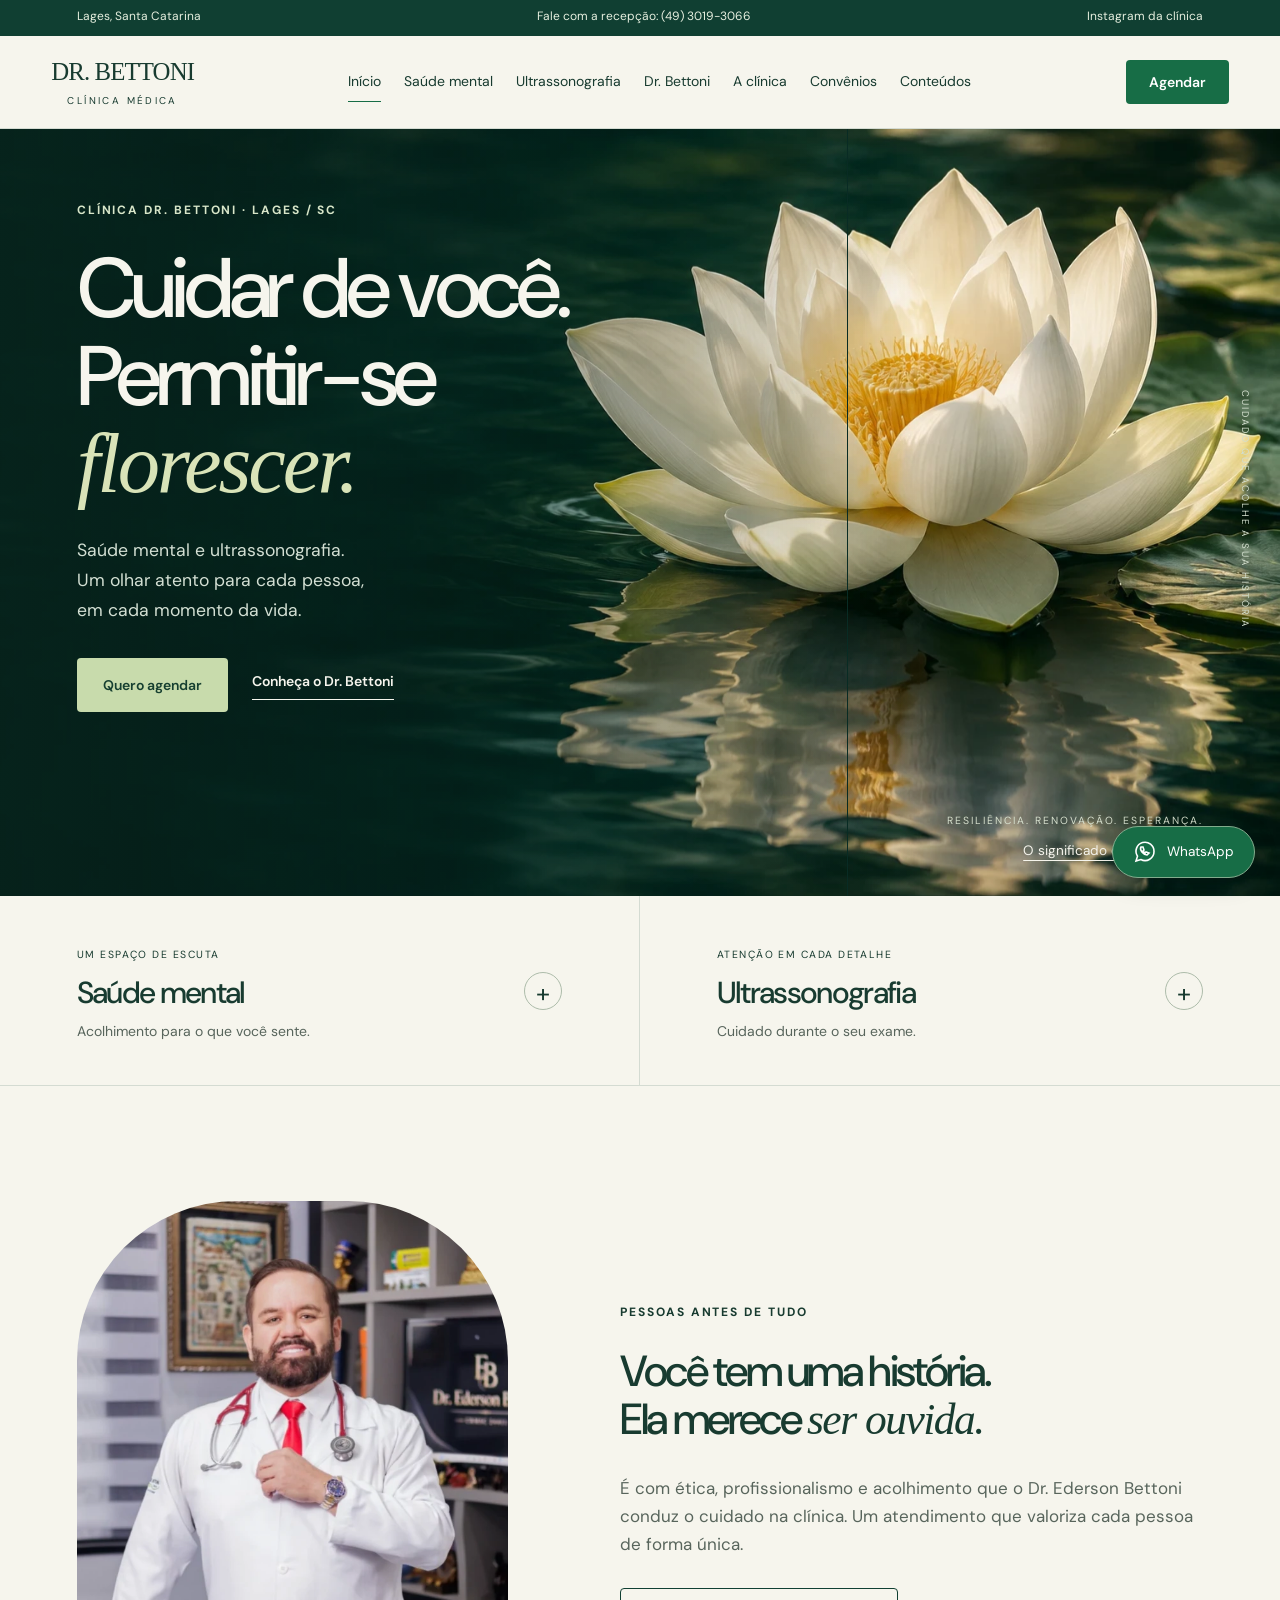
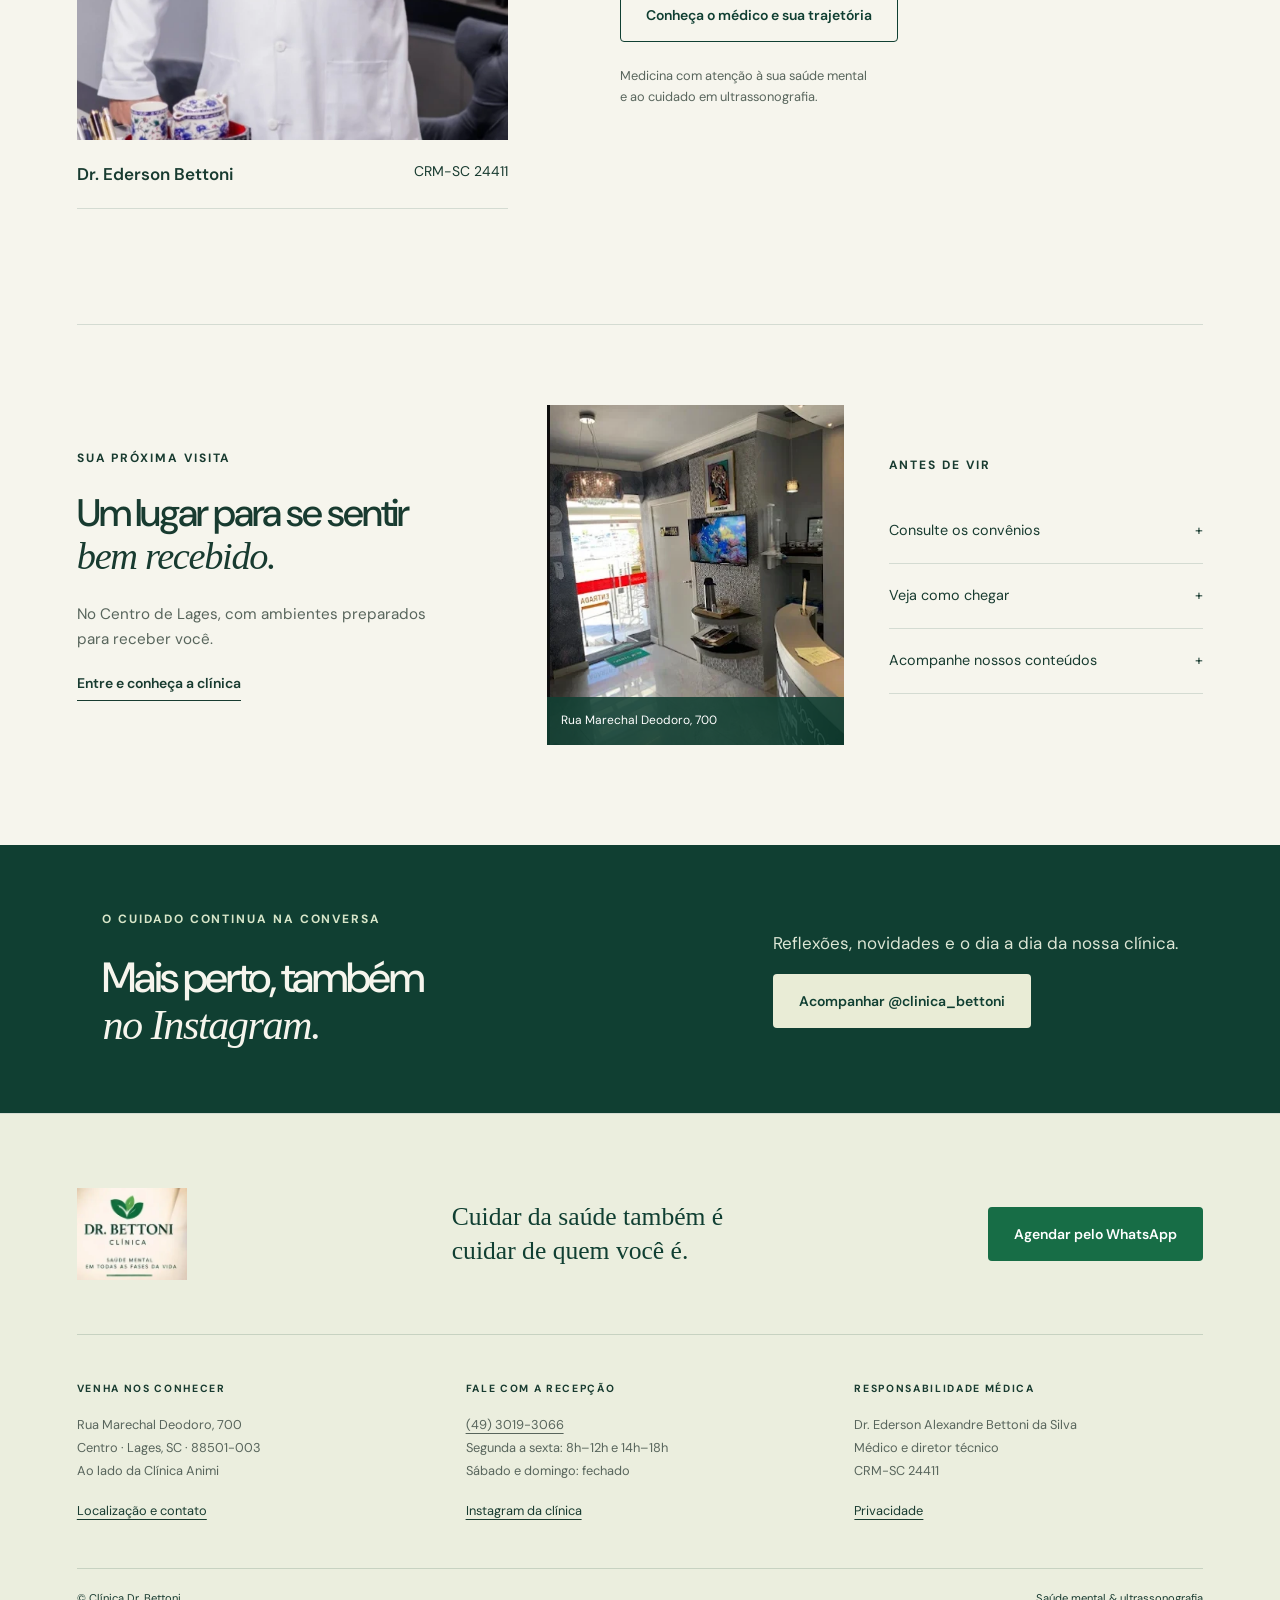
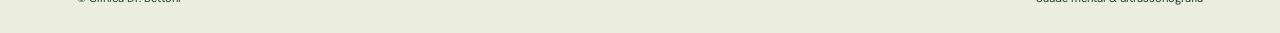
==== index.html @ f687f3f8 "Publica site da Clinica Bettoni" ====
<!doctype html><html lang="pt-BR"><head><meta charset="utf-8"><meta name="viewport" content="width=device-width, initial-scale=1"><title>Saúde mental e ultrassonografia em Lages | Clínica Dr. Bettoni</title><meta name="description" content="Clínica Dr. Bettoni em Lages: atendimento em saúde mental e ultrassonografia. Conheça o médico, a clínica e solicite seu horário pelo WhatsApp."><meta name="theme-color" content="#103f32"><link rel="icon" href="assets/favicon.png"><link rel="stylesheet" href="site.css"><script src="site.js" defer></script><script type="application/ld+json">{"@context": "https://schema.org", "@type": "MedicalClinic", "name": "Clínica Dr. Bettoni", "telephone": "+55-49-3019-3066", "address": {"@type": "PostalAddress", "streetAddress": "Rua Marechal Deodoro, 700", "addressLocality": "Lages", "addressRegion": "SC", "postalCode": "88501-003", "addressCountry": "BR"}, "sameAs": ["https://www.instagram.com/clinica_bettoni/"], "openingHours": ["Mo-Fr 08:00-12:00", "Mo-Fr 14:00-18:00"]}</script><meta property="og:type" content="website"><meta property="og:locale" content="pt_BR"><meta property="og:title" content="Saúde mental e ultrassonografia em Lages | Clínica Dr. Bettoni"><meta property="og:description" content="Clínica Dr. Bettoni em Lages: atendimento em saúde mental e ultrassonografia. Conheça o médico, a clínica e solicite seu horário pelo WhatsApp."></head><body><a class="skip" href="#principal">Ir para o conteúdo</a><div class="topbar"><span>Lages, Santa Catarina</span><a href="tel:+554930193066">Fale com a recepção: (49) 3019-3066</a><a href="https://www.instagram.com/clinica_bettoni/" target="_blank" rel="noopener noreferrer">Instagram da clínica</a></div><header><a href="index.html" class="brand" aria-label="Clínica Dr. Bettoni, início"><b>DR. BETTONI</b><span>CLÍNICA MÉDICA</span></a><nav aria-label="Navegação principal"><a href="index.html" aria-current="page">Início</a><a href="saude-mental.html" >Saúde mental</a><a href="ultrassonografia.html" >Ultrassonografia</a><a href="doutor.html" >Dr. Bettoni</a><a href="clinica.html" >A clínica</a><a href="convenios.html" >Convênios</a><a href="conteudos.html" >Conteúdos</a></nav><a class="button small header-cta" href="https://wa.me/554930193066?text=Ol%C3%A1%21%20Gostaria%20de%20informa%C3%A7%C3%B5es%20sobre%20agendamento%20na%20Cl%C3%ADnica%20Dr.%20Bettoni." target="_blank" rel="noopener noreferrer">Agendar</a><button class="menu-toggle" aria-expanded="false" aria-controls="mobile-nav">Menu <span aria-hidden="true">☰</span></button></header><div id="mobile-nav" hidden><a href="index.html" aria-current="page">Início</a><a href="saude-mental.html" >Saúde mental</a><a href="ultrassonografia.html" >Ultrassonografia</a><a href="doutor.html" >Dr. Bettoni</a><a href="clinica.html" >A clínica</a><a href="convenios.html" >Convênios</a><a href="conteudos.html" >Conteúdos</a><a class="button" href="https://wa.me/554930193066?text=Ol%C3%A1%21%20Gostaria%20de%20informa%C3%A7%C3%B5es%20sobre%20agendamento%20na%20Cl%C3%ADnica%20Dr.%20Bettoni." target="_blank" rel="noopener noreferrer">Agendar pelo WhatsApp</a></div><main id="principal">
<div class="hero"><img class="hero-art" src="assets/lotus.webp" alt="Flor de lótus branca sobre águas verdes" fetchpriority="high" width="1536" height="1024"><div class="hero-shade"></div><div class="hero-copy"><span class="eyebrow light">CLÍNICA DR. BETTONI · LAGES / SC</span><h1>Cuidar de você.<br>Permitir-se<br><em>florescer.</em></h1><p>Saúde mental e ultrassonografia.<br>Um olhar atento para cada pessoa,<br>em cada momento da vida.</p><div class="actions"><a class="button" href="https://wa.me/554930193066?text=Ol%C3%A1%21%20Gostaria%20de%20informa%C3%A7%C3%B5es%20sobre%20agendamento%20na%20Cl%C3%ADnica%20Dr.%20Bettoni." target="_blank" rel="noopener noreferrer">Quero agendar</a><a class="text-link light" href="doutor.html">Conheça o Dr. Bettoni</a></div></div><div class="hero-note"><span>RESILIÊNCIA. RENOVAÇÃO. ESPERANÇA.</span><a href="clinica.html#lotus">O significado da nossa lótus</a></div><span class="hero-side">CUIDADO QUE ACOLHE A SUA HISTÓRIA</span></div>
<div class="pathways"><a href="saude-mental.html"><div><small>UM ESPAÇO DE ESCUTA</small><h2>Saúde mental</h2><p>Acolhimento para o que você sente.</p></div><span class="round-plus" aria-hidden="true">+</span></a><a href="ultrassonografia.html"><div><small>ATENÇÃO EM CADA DETALHE</small><h2>Ultrassonografia</h2><p>Cuidado durante o seu exame.</p></div><span class="round-plus" aria-hidden="true">+</span></a></div>
<div class="intro wrap"><div class="portrait"><img src="assets/doutor.webp" alt="Dr. Ederson Bettoni em seu consultório" class="" loading="lazy" decoding="async" width="677" height="896"><span>Dr. Ederson Bettoni <small>CRM-SC 24411</small></span></div><div class="intro-copy"><span class="eyebrow">PESSOAS ANTES DE TUDO</span><h2>Você tem uma história.<br>Ela merece <em>ser ouvida.</em></h2><p>É com ética, profissionalismo e acolhimento que o Dr. Ederson Bettoni conduz o cuidado na clínica. Um atendimento que valoriza cada pessoa de forma única.</p><a class="button outline" href="doutor.html">Conheça o médico e sua trajetória</a><div class="small-note">Medicina com atenção à sua saúde mental<br>e ao cuidado em ultrassonografia.</div></div></div>
<div class="visit-band wrap"><div><span class="eyebrow">SUA PRÓXIMA VISITA</span><h2>Um lugar para se sentir<br><em>bem recebido.</em></h2><p>No Centro de Lages, com ambientes preparados<br>para receber você.</p><a class="text-link" href="clinica.html">Entre e conheça a clínica</a></div><a href="clinica.html" class="visit-photo"><img src="assets/recepcao.webp" alt="Recepção da Clínica Dr. Bettoni" class="" loading="lazy" decoding="async" width="383" height="508"><span>Rua Marechal Deodoro, 700</span></a><div class="visit-details"><span class="eyebrow">ANTES DE VIR</span><a href="convenios.html">Consulte os convênios <span>+</span></a><a href="clinica.html#localizacao">Veja como chegar <span>+</span></a><a href="conteudos.html">Acompanhe nossos conteúdos <span>+</span></a></div></div>
<div class="instagram-band"><div><span class="eyebrow light">O CUIDADO CONTINUA NA CONVERSA</span><h2>Mais perto, também<br><em>no Instagram.</em></h2></div><div><p>Reflexões, novidades e o dia a dia da nossa clínica.</p><a class="button cream" href="https://www.instagram.com/clinica_bettoni/" target="_blank" rel="noopener noreferrer">Acompanhar @clinica_bettoni</a></div></div></main><footer><div class="footer-top"><img class="footer-logo" src="assets/logo.webp" alt="Logotipo original da Clínica Dr. Bettoni" width="180" height="180" loading="lazy"><a class="brand" href="index.html"><b>DR. BETTONI</b><span>CLÍNICA · LAGES / SC</span></a><p>Cuidar da saúde também é<br>cuidar de quem você é.</p><a class="button" href="https://wa.me/554930193066?text=Ol%C3%A1%21%20Gostaria%20de%20informa%C3%A7%C3%B5es%20sobre%20agendamento%20na%20Cl%C3%ADnica%20Dr.%20Bettoni." target="_blank" rel="noopener noreferrer">Agendar pelo WhatsApp</a></div><div class="footer-grid"><div><span class="eyebrow">Venha nos conhecer</span><p>Rua Marechal Deodoro, 700<br>Centro · Lages, SC · 88501-003<br>Ao lado da Clínica Animi</p><a href="clinica.html#localizacao">Localização e contato</a></div><div><span class="eyebrow">Fale com a recepção</span><p><a href="tel:+554930193066">(49) 3019-3066</a><br>Segunda a sexta: 8h–12h e 14h–18h<br>Sábado e domingo: fechado</p><a href="https://www.instagram.com/clinica_bettoni/" target="_blank" rel="noopener noreferrer">Instagram da clínica</a></div><div><span class="eyebrow">Responsabilidade médica</span><p>Dr. Ederson Alexandre Bettoni da Silva<br>Médico e diretor técnico<br>CRM-SC 24411</p><a href="privacidade.html">Privacidade</a></div></div><div class="footer-bottom"><span>© Clínica Dr. Bettoni</span><span>Saúde mental & ultrassonografia</span></div></footer><a class="floating-wa" href="https://wa.me/554930193066?text=Ol%C3%A1%21%20Gostaria%20de%20falar%20com%20a%20Cl%C3%ADnica%20Dr.%20Bettoni." target="_blank" rel="noopener noreferrer" aria-label="Falar com a Clínica Dr. Bettoni no WhatsApp"><svg viewBox="0 0 24 24" fill="none" stroke="currentColor" stroke-width="1.6" aria-hidden="true"><path d="M21 11.5a9 9 0 0 1-13.2 8L3 21l1.5-4.8A9 9 0 1 1 21 11.5Z"/><path d="M8 7c-2 3 3 8 6 8l2-2-3-1-1 1-2-2 1-1-1-3Z"/></svg><span>WhatsApp</span></a><dialog id="gallery-dialog"><button class="dialog-close" aria-label="Fechar imagem">Fechar ×</button><img alt=""><p></p></dialog></body></html>
---- site.css ----
@import url('https://fonts.googleapis.com/css2?family=DM+Sans:wght@400;500;600;700&display=swap');
:root{--forest:#103f32;--green:#176d46;--bright:#acd691;--ink:#183b30;--cream:#f6f5ed;--paper:#fffefa;--line:#d4dbd2;--muted:#58655c;--gold:#b49a62}*{box-sizing:border-box}html{scroll-behavior:smooth;scroll-padding-top:110px}body{margin:0;background:var(--cream);color:var(--ink);font-family:'DM Sans',Arial,sans-serif;font-size:17px;line-height:1.65}img{display:block;max-width:100%;height:auto}button,input{font:inherit}button,a{-webkit-tap-highlight-color:transparent}a{color:inherit;text-decoration:none}button{cursor:pointer}button:disabled{cursor:default}a:focus-visible,button:focus-visible,input:focus-visible,summary:focus-visible{outline:3px solid #cb8729;outline-offset:5px}h1,h2,h3,p,figure{margin-top:0}h1,h2,h3{font-family:'DM Sans',Arial,sans-serif;font-weight:500;line-height:1.12;letter-spacing:-.055em}h1{font-size:clamp(3.2rem,5.8vw,6.4rem);margin-bottom:30px}h2{font-size:clamp(2rem,3.3vw,3.7rem);margin-bottom:24px}h3{font-size:1.45rem;letter-spacing:-.035em}em{font-family:Georgia,'Times New Roman',serif;font-weight:400;letter-spacing:-.035em}p{color:var(--muted);max-width:62ch}small{font-size:.875rem}.wrap{width:min(1280px,88%);margin-inline:auto}.eyebrow{font-size:.75rem;font-weight:700;letter-spacing:.16em;display:block;margin-bottom:24px;text-transform:uppercase}.eyebrow.light{color:#d8e6c9}.topbar{min-height:36px;padding:7px 6%;display:flex;justify-content:space-between;gap:20px;background:var(--forest);color:#e6efdf;font-size:.75rem}header{position:sticky;top:0;z-index:30;display:flex;align-items:center;justify-content:space-between;gap:22px;background:rgba(246,245,237,.97);border-bottom:1px solid var(--line);padding:22px 4%;backdrop-filter:blur(14px)}.brand{display:inline-flex;flex-direction:column;text-align:center;white-space:nowrap;line-height:1.15}.brand b{font-family:Georgia,serif;font-size:1.55rem;font-weight:500;letter-spacing:-.035em}.brand span{font-size:.62rem;letter-spacing:.24em;margin-top:8px}nav{display:flex;gap:23px;align-items:center}nav a{font-size:.83rem;position:relative;white-space:nowrap}nav a:after{content:'';height:1px;background:var(--green);position:absolute;bottom:-8px;left:0;right:100%;transition:right .25s}nav a:hover:after,nav a[aria-current]:after{right:0}.button{display:inline-flex;align-items:center;justify-content:center;min-height:54px;padding:15px 25px;background:var(--green);color:white;border:1px solid transparent;border-radius:4px;font-size:.875rem;font-weight:600;line-height:1.3;transition:background .2s,transform .2s}.button:hover{background:#0e4f34;transform:translateY(-2px)}.button.small{min-height:42px;padding:12px 22px}.button.cream{background:#e9ecd6;color:var(--forest)}.button.cream:hover{background:#fffefa}.button.outline{background:transparent;border-color:var(--forest);color:var(--forest)}.button.outline:hover{background:#e5ebdf}.actions{display:flex;align-items:center;flex-wrap:wrap;gap:24px}.text-link{display:inline-block;border-bottom:1px solid currentColor;padding-bottom:5px;font-size:.875rem;font-weight:600}.light{color:var(--cream)}.menu-toggle{display:none;background:none;border:0;color:var(--forest)}#mobile-nav{padding:28px 6%;background:var(--cream);border-bottom:1px solid var(--line);position:fixed;z-index:29;top:94px;left:0;right:0;max-height:80vh;overflow:auto}#mobile-nav a{display:block;padding:12px 0;font-size:1.25rem}#mobile-nav .button{padding:16px;margin-top:20px;font-size:1rem}.skip{position:fixed;top:-100px;left:10px;z-index:100;background:white;padding:12px}.skip:focus{top:10px}.hero{position:relative;isolation:isolate;min-height:720px;height:calc(100svh - 133px);max-height:1050px;background:#092c25;overflow:hidden;color:var(--cream)}.hero-art{position:absolute;inset:0;width:100%;height:100%;object-fit:cover;object-position:70% 60%;z-index:-3;animation:bloom 2.8s ease-out both}.hero-shade{position:absolute;inset:0;z-index:-2;background:linear-gradient(90deg,rgba(7,35,28,.85),rgba(7,35,28,.28) 46%,transparent 72%)}.hero-copy{padding:72px 6% 100px;width:65%;animation:enter 1.1s .15s both}.hero h1{font-size:clamp(4rem,6.6vw,7rem);letter-spacing:-.06em;line-height:1.04;margin-bottom:28px}.hero h1 em{color:#d9e3b8}.hero p{color:#d3dfd3;font-size:1.1rem;line-height:1.7;margin-bottom:32px}.hero .button{background:#c8dbac;color:#163f30}.hero .button:hover{background:#e2edcb}.hero-note{position:absolute;bottom:34px;right:6%;text-align:right;display:flex;flex-direction:column;gap:10px}.hero-note span{font-size:.65rem;letter-spacing:.19em;color:#d6dfcd}.hero-note a{font-size:.85rem;text-decoration:underline;text-underline-offset:5px}.hero-side{position:absolute;right:27px;top:34%;writing-mode:vertical-rl;font-size:.6rem;letter-spacing:.2em;color:#d3dece}.pathways{display:grid;grid-template-columns:1fr 1fr;border-bottom:1px solid var(--line)}.pathways>a{padding:42px 12%;display:flex;align-items:center;gap:28px;transition:background .25s}.pathways>a:first-child{border-right:1px solid var(--line)}.pathways>a:hover{background:#e7ecdf}.number{font-family:Georgia,serif;font-size:1.4rem;color:var(--gold)}.pathways small{font-size:.65rem;letter-spacing:.14em}.pathways h2{font-size:1.9rem;margin:10px 0}.pathways p{font-size:.875rem;margin:0}.round-plus{margin-left:auto;border:1px solid #adbcaa;display:grid;place-items:center;flex:0 0 38px;height:38px;border-radius:50%;font-size:1.6rem;font-weight:400}.intro{display:grid;grid-template-columns:.85fr 1.15fr;gap:10%;align-items:center;padding-block:115px}.portrait{position:relative;max-width:480px}.portrait img{width:100%;border-radius:160px 160px 0 0;aspect-ratio:4/5;object-fit:cover;object-position:50% 20%}.portrait>span{display:block;padding:20px 0;border-bottom:1px solid var(--line);font-weight:600}.portrait small{float:right;font-weight:400}.intro-copy h2{font-size:clamp(2.3rem,3.4vw,4rem)}.intro-copy p{margin:30px 0}.small-note{font-size:.8rem;line-height:1.6;color:var(--muted);margin-top:24px}.visit-band{border-top:1px solid var(--line);padding-block:80px 100px;display:grid;grid-template-columns:1.15fr .8fr .85fr;align-items:center;gap:45px}.visit-band h2{font-size:2.4rem}.visit-band p{font-size:.95rem}.visit-photo{position:relative}.visit-photo img{width:100%;height:340px;object-fit:cover}.visit-photo span{position:absolute;bottom:0;left:0;right:0;background:#103f32dc;color:white;padding:14px;font-size:.75rem}.visit-details a{display:flex;justify-content:space-between;border-bottom:1px solid var(--line);padding:20px 0;font-size:.9rem}.instagram-band{padding:65px 8%;background:var(--forest);color:var(--cream);display:flex;align-items:center;justify-content:space-between;gap:40px}.instagram-band h2{margin:0}.instagram-band p{color:#dce6d5}.page-heading{padding-block:85px 70px}.page-heading h1{max-width:1050px}.heading-bottom{display:flex;align-items:center;justify-content:space-between;gap:40px}.heading-bottom p{margin:0}.mental-editorial{display:grid;grid-template-columns:1fr 1fr;gap:8%;padding-bottom:90px}.quote-panel{position:relative;background:var(--forest);min-height:560px;overflow:hidden;color:white;padding:45px;isolation:isolate}.quote-panel img{position:absolute;bottom:0;width:100%;height:65%;object-fit:cover;object-position:75%;left:0;z-index:-1;opacity:.8}.quote-panel blockquote{font-family:Georgia,serif;font-size:2.8rem;line-height:1.2;margin:0 0 15px}.quote-panel p{color:#dce6d5}.steps{margin-top:35px}.steps>div{display:flex;gap:25px;padding:20px 0;border-top:1px solid var(--line);font-size:.95rem}.steps b{font-family:Georgia,serif;color:var(--gold)}.steps strong{display:block;margin-bottom:5px}.faq{padding:50px 0 100px;max-width:900px}.faq details{border-bottom:1px solid var(--line);padding:23px 0}.faq summary{cursor:pointer;list-style:none;display:flex;justify-content:space-between;gap:20px;font-size:1.1rem}.faq summary:after{content:'+';font-size:1.5rem}.faq details[open] summary:after{content:'−'}.faq details p{margin:20px 0 0}.faq a{text-decoration:underline}.split-hero{display:grid;grid-template-columns:1fr 1fr;gap:7%;padding-block:85px;align-items:center}.split-hero figure{margin:0}.split-hero img{height:540px;object-fit:cover;width:100%;border-radius:200px 200px 0 0}.split-hero figcaption{padding-top:15px;font-size:.8rem}.split-hero p{margin:30px 0}.exam-guide{padding:35px 0 80px}.three-columns{display:grid;grid-template-columns:repeat(3,1fr);gap:50px;margin-top:50px}.three-columns article{border-top:1px solid var(--line);padding-top:25px}.three-columns h3{margin-top:25px}.green-callout{background:var(--forest);padding:50px;color:var(--cream);margin-bottom:90px;display:flex;justify-content:space-between;align-items:center;gap:40px}.green-callout h2{font-size:2.2rem}.green-callout p{color:#d6e1cf;margin:0}.doctor-hero{display:grid;grid-template-columns:1.05fr .95fr;gap:8%;padding-block:75px 95px;align-items:center}.doctor-hero blockquote{font-family:Georgia,serif;font-size:1.65rem;line-height:1.5;margin:25px 0}.credential{font-size:.8rem;letter-spacing:.11em}.doctor-photo img{aspect-ratio:4/5;width:100%;object-fit:cover;object-position:center top;border-radius:180px 180px 0 0}.doctor-photo span{display:block;text-align:center;font-size:.8rem;padding-top:16px}.video-story{border-top:1px solid var(--line);border-bottom:1px solid var(--line);padding-block:70px;display:grid;grid-template-columns:1.2fr .8fr;gap:12%;align-items:center}.video-story video{width:100%;max-height:570px;background:#103f32;aspect-ratio:9/16;object-fit:contain}.formation{padding-block:95px;display:grid;grid-template-columns:.9fr 1.1fr;gap:8%}.formation ol{list-style:none;padding:0;margin:0}.formation li{display:flex;gap:28px;border-bottom:1px solid var(--line);padding:22px 0}.formation li>span{font-family:Georgia,serif;color:#897544;font-size:1.4rem}.formation h3{font-size:1.15rem;margin-bottom:8px;line-height:1.4;letter-spacing:-.025em}.formation p{font-size:.9rem;margin-bottom:0}.gallery{display:grid;grid-template-columns:1.5fr 1fr 1fr;gap:20px;padding-bottom:95px}.gallery-item{padding:0;background:transparent;border:0;text-align:left;color:var(--ink);min-width:0}.gallery-item:first-child{grid-row:span 2}.gallery-item:last-child{grid-column:span 2}.gallery-item img{width:100%;height:220px;object-fit:cover;transition:filter .3s}.gallery-item:first-child img{height:490px}.gallery-item:hover img{filter:brightness(.92)}.gallery-item span{display:flex;justify-content:space-between;padding:13px 0;font-size:.85rem}.lotus-story{display:grid;grid-template-columns:1fr 1fr;background:var(--forest);color:var(--cream);align-items:center}.lotus-story-image{height:590px;overflow:hidden}.lotus-story-image img{width:100%;height:100%;object-fit:cover;object-position:78%}.lotus-story>div:last-child{padding:55px 12% 55px 8%}.lotus-story h2{font-size:2.5rem}.lotus-story p{color:#d7e3d2}.lotus-values{display:flex;gap:20px;flex-wrap:wrap;font-size:.8rem;color:#e1e5bb;border-top:1px solid #527064;padding-top:20px}.location{padding-block:95px;display:grid;grid-template-columns:1fr 1fr;gap:8%;align-items:center}.location address{font-style:normal;line-height:1.7;margin-bottom:30px}.map-shell{position:relative;min-height:440px;background:var(--forest);color:white;overflow:hidden}.map-shell>img{position:absolute;inset:0;width:100%;height:100%;object-fit:cover;opacity:.35}.map-shell>div{position:relative;display:flex;flex-direction:column;align-items:center;gap:20px;min-height:440px;justify-content:center;padding:20px}.map-shell p{color:white}.map-shell iframe{height:440px;width:100%;border:0;display:block}.map-shell.loaded{background:white}.map-shell.loaded>div{min-height:0;padding:15px}.map-shell.loaded>div a{color:var(--forest)}.plans{padding-bottom:100px}.plans label{display:block;font-size:.9rem;margin-bottom:12px}.plans input{width:min(100%,650px);padding:17px 20px;background:var(--paper);border:1px solid #9cae9e;border-radius:4px;color:var(--forest)}#plan-count{font-size:.85rem;margin:18px 0 30px}.plan-list{display:grid;grid-template-columns:repeat(3,1fr);gap:0 35px}.plan{padding:27px 0;border-top:1px solid var(--line)}.plan h2{font-size:1.3rem;letter-spacing:-.025em;margin-bottom:10px}.plan p{font-size:.85rem;margin-bottom:14px}.plan-link{font-size:.85rem;text-decoration:underline;text-underline-offset:4px}.editorial-grid{display:grid;grid-template-columns:repeat(3,1fr);gap:35px;padding-bottom:100px}.post img{width:100%;aspect-ratio:4/5;object-fit:contain;background:#e9e7de;margin-bottom:30px;transition:transform .3s}.post:hover img{transform:translateY(-5px)}.post .eyebrow{margin-bottom:14px}.post h2{font-size:1.6rem;line-height:1.25}.post p{font-size:.95rem}.personal-project{display:grid;grid-template-columns:.8fr 1.2fr;gap:8%;padding-block:60px 100px;border-top:1px solid var(--line);align-items:center}.personal-image img{width:100%;border-radius:180px 180px 0 0}.mentorship{border-top:1px solid var(--line);padding-top:24px;margin-top:30px}.mentorship .eyebrow{margin-bottom:15px}.privacy{max-width:850px;padding-block:80px 100px}.privacy h2{font-size:1.6rem;letter-spacing:-.03em;margin-top:35px}.privacy h1{font-size:4rem}footer{padding:65px 6% 25px;border-top:1px solid var(--line);background:#ebeede}.footer-top{display:flex;justify-content:space-between;align-items:center;gap:35px;padding-bottom:45px;border-bottom:1px solid #c7d2c1}.footer-top p{font-family:Georgia,serif;font-size:1.6rem;color:var(--forest);line-height:1.35;margin:0}.footer-grid{padding:45px 0;display:grid;grid-template-columns:1fr 1fr 1fr;gap:40px}.footer-grid .eyebrow{font-size:.65rem;margin-bottom:16px}.footer-grid p,.footer-grid a{font-size:.8rem;line-height:1.8}.footer-grid a{text-decoration:underline;text-underline-offset:4px}.footer-bottom{display:flex;justify-content:space-between;border-top:1px solid #c7d2c1;padding-top:20px;font-size:.7rem}.floating-wa{position:fixed;bottom:22px;right:25px;background:#176d46;color:white;z-index:35;border:1px solid #82ac8d;border-radius:50px;display:flex;align-items:center;gap:10px;padding:13px 20px;box-shadow:0 5px 25px #092e2633;font-size:.85rem}.floating-wa svg{width:24px;height:24px}dialog{max-width:90vw;max-height:90vh;border:0;padding:35px 22px 15px;background:var(--paper);color:var(--ink)}dialog::backdrop{background:#092b25e8}dialog img{max-height:70vh;width:auto;margin:auto}dialog p{margin:15px 0 0}.dialog-close{display:block;margin:0 0 15px auto;background:transparent;border:0;padding:8px;color:var(--forest)}[hidden]{display:none!important}@keyframes bloom{from{transform:scale(1.065);filter:brightness(.7)}to{transform:scale(1);filter:brightness(1)}}@keyframes enter{from{transform:translateY(20px);opacity:0}to{transform:translateY(0);opacity:1}}.revealed{animation:enter .7s both}@media(min-width:1700px){header{padding-inline:6%}.hero-copy{padding-top:100px}}@media(max-width:1200px){nav{gap:14px}nav a{font-size:.75rem}header{gap:14px}.brand b{font-size:1.3rem}.header-cta{padding:10px 14px!important}.hero-copy{width:70%}.visit-band{grid-template-columns:1fr 1fr}.visit-details{grid-column:span 2;display:flex;gap:35px;align-items:center}.visit-details a{flex:1}.visit-details .eyebrow{margin:0}.pathways>a{padding:35px 8%}}@media(max-width:1000px){nav,.header-cta{display:none!important}.menu-toggle{display:block}header{padding:20px 6%;height:85px}.topbar{font-size:.7rem}.topbar>span{display:none}#mobile-nav{top:121px}.hero{height:auto;min-height:750px}.hero-copy{width:80%;padding-top:80px}.hero-shade{background:linear-gradient(90deg,#092d26dc,#092d2655)}.hero-art{object-position:70%}.pathways>a{gap:18px;padding:35px 8%}.pathways h2{font-size:1.5rem}.pathways p{font-size:.8rem}.pathways .number{display:none}.intro{gap:7%;padding-block:80px}.portrait small{float:none;display:block}.split-hero img{height:440px}.three-columns{gap:25px}.doctor-hero{gap:5%}.doctor-hero h1{font-size:4rem}.doctor-hero blockquote{font-size:1.3rem}.gallery{grid-template-columns:1fr 1fr}.gallery-item:first-child{grid-row:auto}.gallery-item:last-child{grid-column:auto}.gallery-item img,.gallery-item:first-child img{height:300px}.lotus-story>div:last-child{padding:40px 9%}.lotus-story h2{font-size:2rem}.plan-list{grid-template-columns:repeat(2,1fr)}.location{gap:5%}.footer-grid{gap:20px}}@media(max-width:700px){body{font-size:16px}.wrap{width:88%}.topbar{min-height:32px;padding-block:6px}.topbar>a:first-of-type{font-size:.65rem}.topbar>a:last-child{font-size:.65rem}header{height:76px;padding-block:16px}.brand b{font-size:1.35rem}.brand span{font-size:.56rem}#mobile-nav{top:108px}h1{font-size:3.25rem}h2{font-size:2.2rem}.eyebrow{font-size:.65rem;letter-spacing:.13em}.hero{min-height:830px;max-height:none}.hero-art{height:100%;object-position:66% center;opacity:.9}.hero-shade{background:linear-gradient(180deg,#082b25eb 0%,#082b25b3 45%,transparent 75%,#082b2566)}.hero-copy{padding:55px 6% 0;width:100%}.hero h1{font-size:3.9rem;line-height:1.06}.hero p{font-size:1rem}.hero .actions{gap:22px;align-items:flex-start}.hero-note{bottom:27px;left:6%;right:6%;text-align:left}.hero-note span{font-size:.57rem}.hero-side{display:none}.pathways{grid-template-columns:1fr}.pathways>a{padding:28px 6%;border-bottom:1px solid var(--line)}.pathways>a:first-child{border-right:0}.pathways h2{font-size:1.6rem}.pathways p{font-size:.9rem}.intro{display:flex;flex-direction:column;gap:40px;padding-block:60px}.portrait{width:100%;max-width:380px}.portrait img{aspect-ratio:4/4.7}.portrait small{float:right;display:inline}.intro-copy h2{font-size:2.4rem}.visit-band{padding-block:55px;gap:30px;grid-template-columns:1fr}.visit-band h2{font-size:2.4rem}.visit-photo{max-width:none}.visit-photo img{height:390px;object-position:center 40%}.visit-details{display:block;grid-column:auto}.visit-details .eyebrow{margin:20px 0}.instagram-band{display:block;padding:50px 6%}.instagram-band h2{font-size:2.4rem;margin-bottom:25px}.page-heading{padding-block:55px 40px}.heading-bottom{display:block}.heading-bottom .button{margin-top:25px}.heading-bottom p br{display:none}.mental-editorial{grid-template-columns:1fr;gap:40px;padding-bottom:40px}.quote-panel{min-height:420px;padding:30px}.quote-panel blockquote{font-size:2.2rem}.faq{padding-block:35px 60px}.faq summary{font-size:1rem}.split-hero{grid-template-columns:1fr;gap:40px;padding-block:55px}.split-hero img{height:390px;border-radius:140px 140px 0 0}.three-columns{grid-template-columns:1fr;gap:15px;margin-top:30px}.three-columns article{padding-top:20px}.three-columns h3{margin-top:15px}.exam-guide{padding-block:20px 40px}.green-callout{padding:30px;display:block;margin-bottom:60px}.green-callout h2{font-size:1.8rem}.green-callout .button{margin-top:25px}.doctor-hero{grid-template-columns:1fr;padding-block:55px;gap:35px}.doctor-hero h1{font-size:3.7rem}.doctor-hero blockquote{font-size:1.4rem}.doctor-photo{max-width:420px}.video-story{grid-template-columns:1fr;gap:30px;padding-block:50px}.video-story video{max-height:550px;width:100%;max-width:340px;justify-self:center}.formation{grid-template-columns:1fr;padding-block:55px;gap:25px}.formation h2{margin-bottom:20px}.formation li{gap:20px}.formation li>span{font-size:1.2rem}.formation h3{font-size:1.05rem}.gallery{gap:18px;grid-template-columns:1fr 1fr;padding-bottom:50px}.gallery-item:first-child,.gallery-item:last-child{grid-column:span 2}.gallery-item img{height:240px}.gallery-item:first-child img{height:260px}.gallery-item:last-child img{height:250px}.gallery-item span{font-size:.75rem}.lotus-story{grid-template-columns:1fr}.lotus-story-image{height:320px}.lotus-story>div:last-child{padding:35px 6% 45px}.location{grid-template-columns:1fr;padding-block:55px;gap:40px}.map-shell,.map-shell>div{min-height:350px}.map-shell iframe{height:350px}.plans{padding-bottom:60px}.plan-list{grid-template-columns:1fr}.plan{position:relative;padding-right:0}.plan h2{font-size:1.3rem}.editorial-grid{grid-template-columns:1fr;gap:40px;padding-bottom:55px}.post img{max-height:450px;object-fit:contain;margin-bottom:22px}.post h2{font-size:1.8rem}.personal-project{grid-template-columns:1fr;gap:35px;padding-block:40px 60px}.personal-image{max-width:340px;margin:auto}.privacy{padding-block:55px}.privacy h1{font-size:3.3rem}.footer-top{flex-direction:column;align-items:flex-start;gap:25px}.footer-top .brand{text-align:left}.footer-top p{font-size:1.4rem}.footer-grid{grid-template-columns:1fr;gap:25px}.footer-grid p,.footer-grid a{font-size:.875rem}.footer-bottom{flex-direction:column;gap:10px;padding-bottom:55px}.floating-wa{padding:13px;right:16px;bottom:16px}.floating-wa span{display:none}footer{padding-top:45px}.actions{gap:20px}.hero .text-link{font-size:.8rem}}@media(prefers-reduced-motion:reduce){html{scroll-behavior:auto}*,*:before,*:after{animation:none!important;transition:none!important}.hero-art{transform:none}}

.footer-logo{width:110px;height:110px;object-fit:contain;border-radius:4px}.footer-top>.brand{display:none}nav a{font-size:.875rem}.floating-wa{bottom:max(22px,env(safe-area-inset-bottom))}@media(max-width:1200px){nav{gap:14px}nav a{font-size:.875rem}}@media(min-width:1001px) and (max-width:1200px){header{gap:12px;padding-inline:2%}.brand b{font-size:1.2rem}.brand span{letter-spacing:.12em}nav{gap:12px}.header-cta{padding:10px!important}}
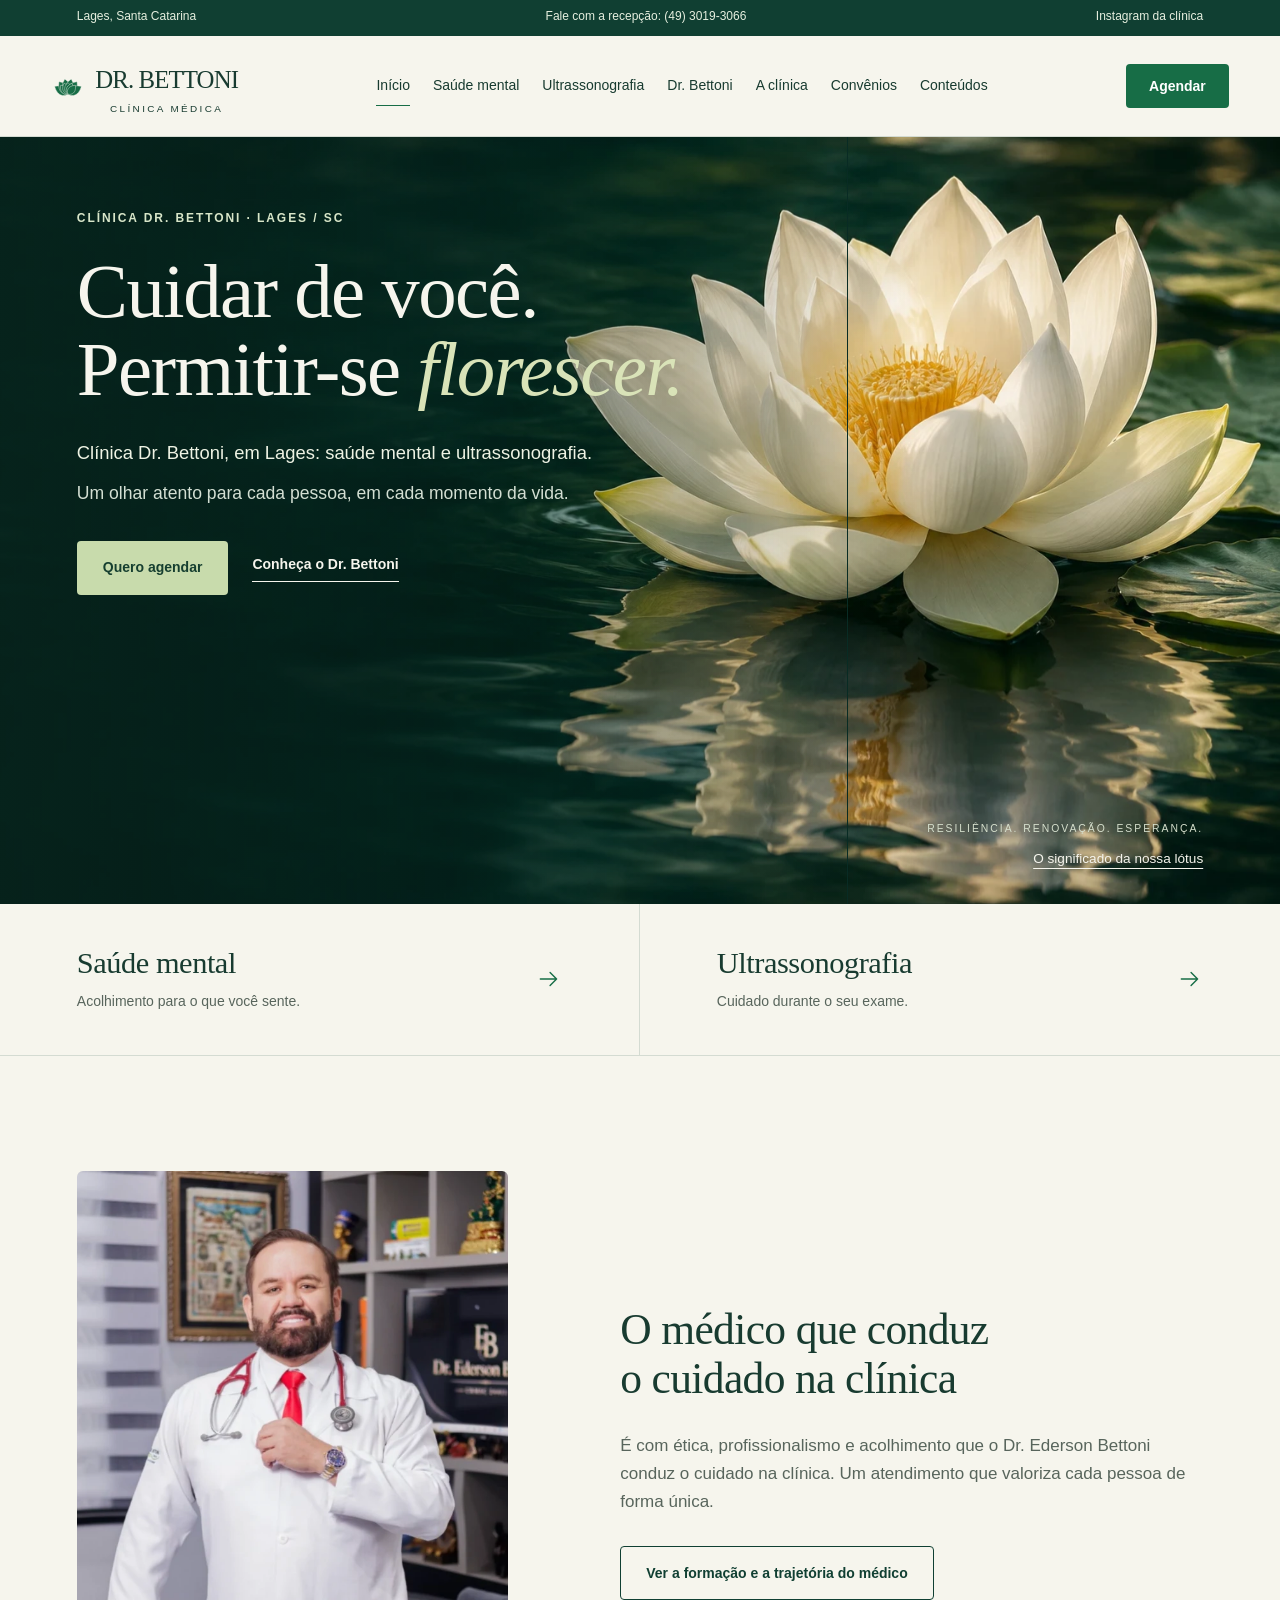
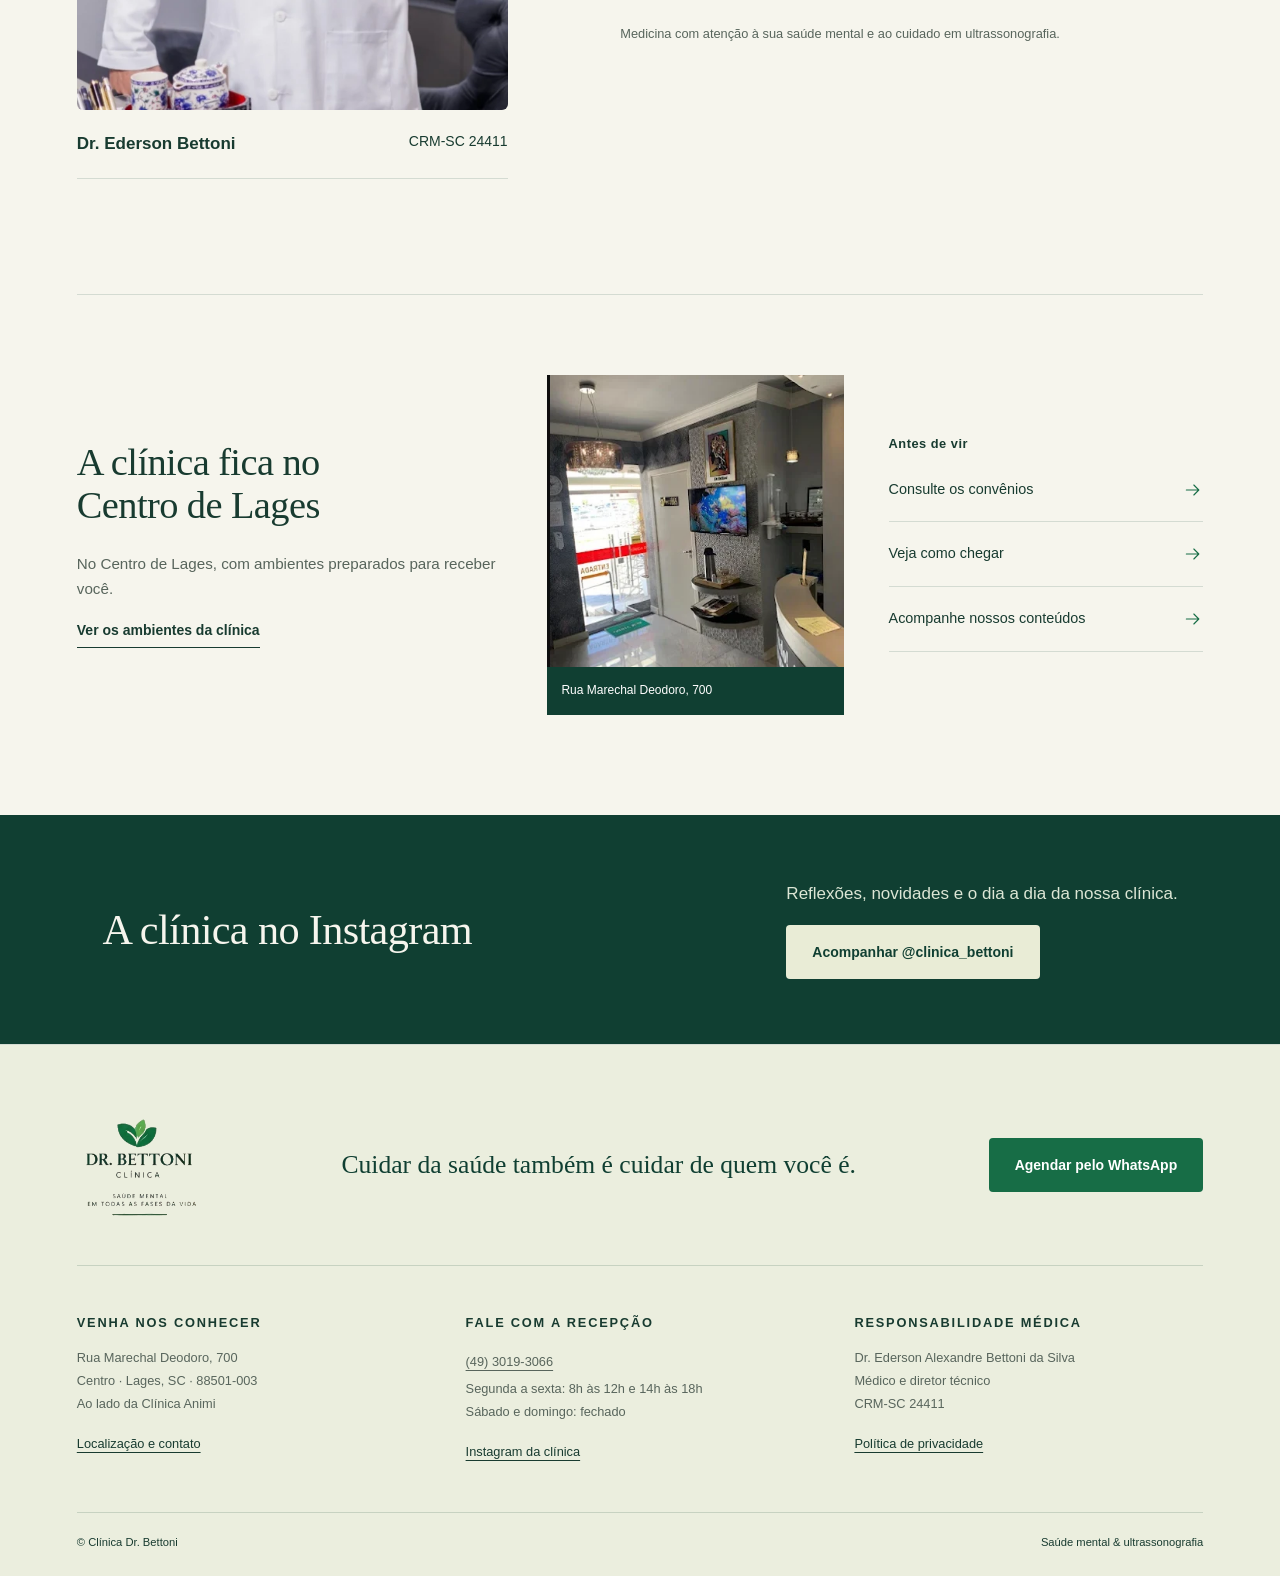
==== commit 506f471c: "feat: tela de entrada com a lotus, revisao de conteudo, GEO e acessibilidade - abertura animada some" ====
--- a/index.html
+++ b/index.html
@@ -1,6 +1,7 @@
-<!doctype html><html lang="pt-BR"><head><meta charset="utf-8"><meta name="viewport" content="width=device-width, initial-scale=1"><title>Saúde mental e ultrassonografia em Lages | Clínica Dr. Bettoni</title><meta name="description" content="Clínica Dr. Bettoni em Lages: atendimento em saúde mental e ultrassonografia. Conheça o médico, a clínica e solicite seu horário pelo WhatsApp."><meta name="theme-color" content="#103f32"><link rel="icon" href="assets/favicon.png"><link rel="stylesheet" href="site.css"><script src="site.js" defer></script><script type="application/ld+json">{"@context": "https://schema.org", "@type": "MedicalClinic", "name": "Clínica Dr. Bettoni", "telephone": "+55-49-3019-3066", "address": {"@type": "PostalAddress", "streetAddress": "Rua Marechal Deodoro, 700", "addressLocality": "Lages", "addressRegion": "SC", "postalCode": "88501-003", "addressCountry": "BR"}, "sameAs": ["https://www.instagram.com/clinica_bettoni/"], "openingHours": ["Mo-Fr 08:00-12:00", "Mo-Fr 14:00-18:00"]}</script><meta property="og:type" content="website"><meta property="og:locale" content="pt_BR"><meta property="og:title" content="Saúde mental e ultrassonografia em Lages | Clínica Dr. Bettoni"><meta property="og:description" content="Clínica Dr. Bettoni em Lages: atendimento em saúde mental e ultrassonografia. Conheça o médico, a clínica e solicite seu horário pelo WhatsApp."></head><body><a class="skip" href="#principal">Ir para o conteúdo</a><div class="topbar"><span>Lages, Santa Catarina</span><a href="tel:+554930193066">Fale com a recepção: (49) 3019-3066</a><a href="https://www.instagram.com/clinica_bettoni/" target="_blank" rel="noopener noreferrer">Instagram da clínica</a></div><header><a href="index.html" class="brand" aria-label="Clínica Dr. Bettoni, início"><b>DR. BETTONI</b><span>CLÍNICA MÉDICA</span></a><nav aria-label="Navegação principal"><a href="index.html" aria-current="page">Início</a><a href="saude-mental.html" >Saúde mental</a><a href="ultrassonografia.html" >Ultrassonografia</a><a href="doutor.html" >Dr. Bettoni</a><a href="clinica.html" >A clínica</a><a href="convenios.html" >Convênios</a><a href="conteudos.html" >Conteúdos</a></nav><a class="button small header-cta" href="https://wa.me/554930193066?text=Ol%C3%A1%21%20Gostaria%20de%20informa%C3%A7%C3%B5es%20sobre%20agendamento%20na%20Cl%C3%ADnica%20Dr.%20Bettoni." target="_blank" rel="noopener noreferrer">Agendar</a><button class="menu-toggle" aria-expanded="false" aria-controls="mobile-nav">Menu <span aria-hidden="true">☰</span></button></header><div id="mobile-nav" hidden><a href="index.html" aria-current="page">Início</a><a href="saude-mental.html" >Saúde mental</a><a href="ultrassonografia.html" >Ultrassonografia</a><a href="doutor.html" >Dr. Bettoni</a><a href="clinica.html" >A clínica</a><a href="convenios.html" >Convênios</a><a href="conteudos.html" >Conteúdos</a><a class="button" href="https://wa.me/554930193066?text=Ol%C3%A1%21%20Gostaria%20de%20informa%C3%A7%C3%B5es%20sobre%20agendamento%20na%20Cl%C3%ADnica%20Dr.%20Bettoni." target="_blank" rel="noopener noreferrer">Agendar pelo WhatsApp</a></div><main id="principal">
-<div class="hero"><img class="hero-art" src="assets/lotus.webp" alt="Flor de lótus branca sobre águas verdes" fetchpriority="high" width="1536" height="1024"><div class="hero-shade"></div><div class="hero-copy"><span class="eyebrow light">CLÍNICA DR. BETTONI · LAGES / SC</span><h1>Cuidar de você.<br>Permitir-se<br><em>florescer.</em></h1><p>Saúde mental e ultrassonografia.<br>Um olhar atento para cada pessoa,<br>em cada momento da vida.</p><div class="actions"><a class="button" href="https://wa.me/554930193066?text=Ol%C3%A1%21%20Gostaria%20de%20informa%C3%A7%C3%B5es%20sobre%20agendamento%20na%20Cl%C3%ADnica%20Dr.%20Bettoni." target="_blank" rel="noopener noreferrer">Quero agendar</a><a class="text-link light" href="doutor.html">Conheça o Dr. Bettoni</a></div></div><div class="hero-note"><span>RESILIÊNCIA. RENOVAÇÃO. ESPERANÇA.</span><a href="clinica.html#lotus">O significado da nossa lótus</a></div><span class="hero-side">CUIDADO QUE ACOLHE A SUA HISTÓRIA</span></div>
-<div class="pathways"><a href="saude-mental.html"><div><small>UM ESPAÇO DE ESCUTA</small><h2>Saúde mental</h2><p>Acolhimento para o que você sente.</p></div><span class="round-plus" aria-hidden="true">+</span></a><a href="ultrassonografia.html"><div><small>ATENÇÃO EM CADA DETALHE</small><h2>Ultrassonografia</h2><p>Cuidado durante o seu exame.</p></div><span class="round-plus" aria-hidden="true">+</span></a></div>
-<div class="intro wrap"><div class="portrait"><img src="assets/doutor.webp" alt="Dr. Ederson Bettoni em seu consultório" class="" loading="lazy" decoding="async" width="677" height="896"><span>Dr. Ederson Bettoni <small>CRM-SC 24411</small></span></div><div class="intro-copy"><span class="eyebrow">PESSOAS ANTES DE TUDO</span><h2>Você tem uma história.<br>Ela merece <em>ser ouvida.</em></h2><p>É com ética, profissionalismo e acolhimento que o Dr. Ederson Bettoni conduz o cuidado na clínica. Um atendimento que valoriza cada pessoa de forma única.</p><a class="button outline" href="doutor.html">Conheça o médico e sua trajetória</a><div class="small-note">Medicina com atenção à sua saúde mental<br>e ao cuidado em ultrassonografia.</div></div></div>
-<div class="visit-band wrap"><div><span class="eyebrow">SUA PRÓXIMA VISITA</span><h2>Um lugar para se sentir<br><em>bem recebido.</em></h2><p>No Centro de Lages, com ambientes preparados<br>para receber você.</p><a class="text-link" href="clinica.html">Entre e conheça a clínica</a></div><a href="clinica.html" class="visit-photo"><img src="assets/recepcao.webp" alt="Recepção da Clínica Dr. Bettoni" class="" loading="lazy" decoding="async" width="383" height="508"><span>Rua Marechal Deodoro, 700</span></a><div class="visit-details"><span class="eyebrow">ANTES DE VIR</span><a href="convenios.html">Consulte os convênios <span>+</span></a><a href="clinica.html#localizacao">Veja como chegar <span>+</span></a><a href="conteudos.html">Acompanhe nossos conteúdos <span>+</span></a></div></div>
-<div class="instagram-band"><div><span class="eyebrow light">O CUIDADO CONTINUA NA CONVERSA</span><h2>Mais perto, também<br><em>no Instagram.</em></h2></div><div><p>Reflexões, novidades e o dia a dia da nossa clínica.</p><a class="button cream" href="https://www.instagram.com/clinica_bettoni/" target="_blank" rel="noopener noreferrer">Acompanhar @clinica_bettoni</a></div></div></main><footer><div class="footer-top"><img class="footer-logo" src="assets/logo.webp" alt="Logotipo original da Clínica Dr. Bettoni" width="180" height="180" loading="lazy"><a class="brand" href="index.html"><b>DR. BETTONI</b><span>CLÍNICA · LAGES / SC</span></a><p>Cuidar da saúde também é<br>cuidar de quem você é.</p><a class="button" href="https://wa.me/554930193066?text=Ol%C3%A1%21%20Gostaria%20de%20informa%C3%A7%C3%B5es%20sobre%20agendamento%20na%20Cl%C3%ADnica%20Dr.%20Bettoni." target="_blank" rel="noopener noreferrer">Agendar pelo WhatsApp</a></div><div class="footer-grid"><div><span class="eyebrow">Venha nos conhecer</span><p>Rua Marechal Deodoro, 700<br>Centro · Lages, SC · 88501-003<br>Ao lado da Clínica Animi</p><a href="clinica.html#localizacao">Localização e contato</a></div><div><span class="eyebrow">Fale com a recepção</span><p><a href="tel:+554930193066">(49) 3019-3066</a><br>Segunda a sexta: 8h–12h e 14h–18h<br>Sábado e domingo: fechado</p><a href="https://www.instagram.com/clinica_bettoni/" target="_blank" rel="noopener noreferrer">Instagram da clínica</a></div><div><span class="eyebrow">Responsabilidade médica</span><p>Dr. Ederson Alexandre Bettoni da Silva<br>Médico e diretor técnico<br>CRM-SC 24411</p><a href="privacidade.html">Privacidade</a></div></div><div class="footer-bottom"><span>© Clínica Dr. Bettoni</span><span>Saúde mental & ultrassonografia</span></div></footer><a class="floating-wa" href="https://wa.me/554930193066?text=Ol%C3%A1%21%20Gostaria%20de%20falar%20com%20a%20Cl%C3%ADnica%20Dr.%20Bettoni." target="_blank" rel="noopener noreferrer" aria-label="Falar com a Clínica Dr. Bettoni no WhatsApp"><svg viewBox="0 0 24 24" fill="none" stroke="currentColor" stroke-width="1.6" aria-hidden="true"><path d="M21 11.5a9 9 0 0 1-13.2 8L3 21l1.5-4.8A9 9 0 1 1 21 11.5Z"/><path d="M8 7c-2 3 3 8 6 8l2-2-3-1-1 1-2-2 1-1-1-3Z"/></svg><span>WhatsApp</span></a><dialog id="gallery-dialog"><button class="dialog-close" aria-label="Fechar imagem">Fechar ×</button><img alt=""><p></p></dialog></body></html>+<!doctype html><html lang="pt-BR"><head><meta charset="utf-8"><meta name="viewport" content="width=device-width, initial-scale=1"><title>Saúde mental e ultrassonografia em Lages | Dr. Bettoni</title><meta name="description" content="Clínica Dr. Bettoni, no Centro de Lages: atendimento médico em saúde mental e ultrassonografia. Conheça o Dr. Ederson Bettoni e agende pelo WhatsApp."><link rel="canonical" href="https://clinica-bettoni.vercel.app/"><meta name="theme-color" content="#103f32"><script>(function(){try{var d=document.documentElement;if(/[?&]sem-intro/.test(location.search))return;var r=document.referrer;if(r&&new URL(r).origin===location.origin)return;d.classList.add('intro-on')}catch(e){}})()</script><link rel="preload" href="assets/fonts/dm-sans-latin-wght-normal.woff2" as="font" type="font/woff2" crossorigin><link rel="preload" href="assets/fonts/spectral-latin-500-normal.woff2" as="font" type="font/woff2" crossorigin><link rel="icon" href="assets/favicon.svg" type="image/svg+xml"><link rel="icon" href="assets/favicon-32.png" sizes="32x32" type="image/png"><link rel="apple-touch-icon" href="assets/apple-touch-icon.png"><link rel="manifest" href="site.webmanifest"><link rel="stylesheet" href="site.css"><script src="site.js" defer></script><meta property="og:type" content="website"><meta property="og:locale" content="pt_BR"><meta property="og:site_name" content="Clínica Dr. Bettoni"><meta property="og:title" content="Saúde mental e ultrassonografia em Lages | Dr. Bettoni"><meta property="og:description" content="Clínica Dr. Bettoni, no Centro de Lages: atendimento médico em saúde mental e ultrassonografia. Conheça o Dr. Ederson Bettoni e agende pelo WhatsApp."><meta property="og:url" content="https://clinica-bettoni.vercel.app/"><meta property="og:image" content="https://clinica-bettoni.vercel.app/assets/og-image.jpg"><meta property="og:image:width" content="1200"><meta property="og:image:height" content="630"><meta property="og:image:type" content="image/jpeg"><meta property="og:image:alt" content="Flor de lótus desenhada sobre fundo verde, com o nome Clínica Dr. Bettoni"><meta name="twitter:card" content="summary_large_image"><meta name="twitter:title" content="Saúde mental e ultrassonografia em Lages | Dr. Bettoni"><meta name="twitter:description" content="Clínica Dr. Bettoni, no Centro de Lages: atendimento médico em saúde mental e ultrassonografia. Conheça o Dr. Ederson Bettoni e agende pelo WhatsApp."><meta name="twitter:image" content="https://clinica-bettoni.vercel.app/assets/og-image.jpg"><script type="application/ld+json">{"@context":"https://schema.org","@graph":[{"@type":"WebSite","@id":"https://clinica-bettoni.vercel.app/#website","url":"https://clinica-bettoni.vercel.app/","name":"Clínica Dr. Bettoni","inLanguage":"pt-BR","publisher":{"@id":"https://clinica-bettoni.vercel.app/#clinica"}},{"@type":"WebPage","@id":"https://clinica-bettoni.vercel.app/#pagina","url":"https://clinica-bettoni.vercel.app/","name":"Saúde mental e ultrassonografia em Lages | Dr. Bettoni","description":"Clínica Dr. Bettoni, no Centro de Lages: atendimento médico em saúde mental e ultrassonografia. Conheça o Dr. Ederson Bettoni e agende pelo WhatsApp.","inLanguage":"pt-BR","isPartOf":{"@id":"https://clinica-bettoni.vercel.app/#website"},"about":{"@id":"https://clinica-bettoni.vercel.app/#clinica"}},{"@type":"MedicalClinic","@id":"https://clinica-bettoni.vercel.app/#clinica","name":"Clínica Dr. Bettoni","url":"https://clinica-bettoni.vercel.app/","logo":"https://clinica-bettoni.vercel.app/assets/favicon-512.png","image":["https://clinica-bettoni.vercel.app/assets/fachada.webp","https://clinica-bettoni.vercel.app/assets/og-image.jpg"],"description":"Clínica médica no Centro de Lages (SC) com atendimento em saúde mental e ultrassonografia, sob responsabilidade do Dr. Ederson Alexandre Bettoni da Silva, CRM-SC 24411.","telephone":"+554930193066","contactPoint":{"@type":"ContactPoint","telephone":"+554930193066","contactType":"agendamento","availableLanguage":"pt-BR","url":"https://wa.me/554930193066"},"address":{"@type":"PostalAddress","streetAddress":"Rua Marechal Deodoro, 700","addressLocality":"Lages","addressRegion":"SC","postalCode":"88501-003","addressCountry":"BR"},"openingHoursSpecification":[{"@type":"OpeningHoursSpecification","dayOfWeek":["Monday","Tuesday","Wednesday","Thursday","Friday"],"opens":"08:00","closes":"12:00"},{"@type":"OpeningHoursSpecification","dayOfWeek":["Monday","Tuesday","Wednesday","Thursday","Friday"],"opens":"14:00","closes":"18:00"}],"areaServed":{"@type":"City","name":"Lages"},"hasMap":"https://www.google.com/maps/search/?api=1&query=Cl%C3%ADnica+Dr.+Bettoni+Rua+Marechal+Deodoro+700+Lages+SC","sameAs":["https://www.instagram.com/clinica_bettoni/"],"knowsAbout":["Saúde mental","Ultrassonografia"],"employee":{"@id":"https://clinica-bettoni.vercel.app/#doutor"}},{"@type":"Physician","@id":"https://clinica-bettoni.vercel.app/#doutor","name":"Ederson Alexandre Bettoni da Silva","alternateName":"Dr. Ederson Bettoni","jobTitle":"Médico","url":"https://clinica-bettoni.vercel.app/doutor.html","image":"https://clinica-bettoni.vercel.app/assets/doutor.webp","hasCredential":{"@type":"EducationalOccupationalCredential","credentialCategory":"Registro profissional","name":"CRM-SC 24411","recognizedBy":{"@type":"Organization","name":"Conselho Regional de Medicina do Estado de Santa Catarina"}},"worksFor":{"@id":"https://clinica-bettoni.vercel.app/#clinica"},"alumniOf":[{"@type":"CollegeOrUniversity","name":"Universidade de Morón"},{"@type":"CollegeOrUniversity","name":"Universidade de Brasília"},{"@type":"CollegeOrUniversity","name":"UNASUS / UFSC"},{"@type":"CollegeOrUniversity","name":"W-PÓS"},{"@type":"CollegeOrUniversity","name":"PÓS/FG"},{"@type":"CollegeOrUniversity","name":"Unyleya"},{"@type":"CollegeOrUniversity","name":"FATESA"}],"sameAs":["https://www.instagram.com/edersonbettonioficial/","https://linktr.ee/edersonbettoni"],"knowsAbout":["Saúde mental","Ultrassonografia","Medicina da Família e Comunidade"]}]}</script></head><body><div id="intro" aria-hidden="true" role="presentation"><div class="intro-stage"><svg viewBox="40 95 320 175" xmlns="http://www.w3.org/2000/svg" class="intro-lotus" focusable="false"><defs><linearGradient id="lgb" x1="0" y1="1" x2="0" y2="0"><stop offset="0" stop-color="#dfe9cf" stop-opacity="0.4"/><stop offset="1" stop-color="#fff" stop-opacity="0.8"/></linearGradient><linearGradient id="lgm" x1="0" y1="1" x2="0" y2="0"><stop offset="0" stop-color="#dfe9cf" stop-opacity="0.5"/><stop offset="1" stop-color="#fff" stop-opacity="0.88"/></linearGradient><linearGradient id="lgf" x1="0" y1="1" x2="0" y2="0"><stop offset="0" stop-color="#dfe9cf" stop-opacity="0.62"/><stop offset="1" stop-color="#fff" stop-opacity="0.94"/></linearGradient></defs><g class="wt"><ellipse cx="200" cy="240" rx="150" ry="14" fill="none" stroke="#8fb9a3" stroke-width="1" opacity="0.55"/><ellipse cx="200" cy="240" rx="115" ry="10" fill="none" stroke="#8fb9a3" stroke-width="1" opacity="0.4"/><ellipse cx="200" cy="240" rx="78" ry="6.5" fill="none" stroke="#8fb9a3" stroke-width="1" opacity="0.28"/></g><g class="fl" transform="translate(200 236) scale(1.3)"><g class="ly ly-b" fill="url(#lgb)" stroke="#e9efd9" stroke-width="1.25" stroke-linejoin="round"><path class="pt" pathLength="1" style="--a:-72deg;--i:0" d="M0,0 C-22.0,-14.0 -36.0,-52.0 -2.0,-97.0 Q0.0,-101.0 2.0,-97.0 C36.0,-52.0 22.0,-14.0 0,0Z"/><path class="pt" pathLength="1" style="--a:-48deg;--i:1" d="M0,0 C-22.0,-14.0 -36.0,-52.0 -2.0,-97.0 Q0.0,-101.0 2.0,-97.0 C36.0,-52.0 22.0,-14.0 0,0Z"/><path class="pt" pathLength="1" style="--a:-24deg;--i:2" d="M0,0 C-22.0,-14.0 -36.0,-52.0 -2.0,-97.0 Q0.0,-101.0 2.0,-97.0 C36.0,-52.0 22.0,-14.0 0,0Z"/><path class="pt" pathLength="1" style="--a:0deg;--i:3" d="M0,0 C-22.0,-14.0 -36.0,-52.0 -2.0,-97.0 Q0.0,-101.0 2.0,-97.0 C36.0,-52.0 22.0,-14.0 0,0Z"/><path class="pt" pathLength="1" style="--a:24deg;--i:4" d="M0,0 C-22.0,-14.0 -36.0,-52.0 -2.0,-97.0 Q0.0,-101.0 2.0,-97.0 C36.0,-52.0 22.0,-14.0 0,0Z"/><path class="pt" pathLength="1" style="--a:48deg;--i:5" d="M0,0 C-22.0,-14.0 -36.0,-52.0 -2.0,-97.0 Q0.0,-101.0 2.0,-97.0 C36.0,-52.0 22.0,-14.0 0,0Z"/><path class="pt" pathLength="1" style="--a:72deg;--i:6" d="M0,0 C-22.0,-14.0 -36.0,-52.0 -2.0,-97.0 Q0.0,-101.0 2.0,-97.0 C36.0,-52.0 22.0,-14.0 0,0Z"/></g><g class="ly ly-m" fill="url(#lgm)" stroke="#e9efd9" stroke-width="1.25" stroke-linejoin="round"><path class="pt" pathLength="1" style="--a:-60deg;--i:0" d="M0,0 C-18.0,-11.5 -29.5,-42.6 -1.6,-79.5 Q0.0,-82.8 1.6,-79.5 C29.5,-42.6 18.0,-11.5 0,0Z"/><path class="pt" pathLength="1" style="--a:-36deg;--i:1" d="M0,0 C-18.0,-11.5 -29.5,-42.6 -1.6,-79.5 Q0.0,-82.8 1.6,-79.5 C29.5,-42.6 18.0,-11.5 0,0Z"/><path class="pt" pathLength="1" style="--a:-12deg;--i:2" d="M0,0 C-18.0,-11.5 -29.5,-42.6 -1.6,-79.5 Q0.0,-82.8 1.6,-79.5 C29.5,-42.6 18.0,-11.5 0,0Z"/><path class="pt" pathLength="1" style="--a:12deg;--i:3" d="M0,0 C-18.0,-11.5 -29.5,-42.6 -1.6,-79.5 Q0.0,-82.8 1.6,-79.5 C29.5,-42.6 18.0,-11.5 0,0Z"/><path class="pt" pathLength="1" style="--a:36deg;--i:4" d="M0,0 C-18.0,-11.5 -29.5,-42.6 -1.6,-79.5 Q0.0,-82.8 1.6,-79.5 C29.5,-42.6 18.0,-11.5 0,0Z"/><path class="pt" pathLength="1" style="--a:60deg;--i:5" d="M0,0 C-18.0,-11.5 -29.5,-42.6 -1.6,-79.5 Q0.0,-82.8 1.6,-79.5 C29.5,-42.6 18.0,-11.5 0,0Z"/></g><g class="ly ly-f" fill="url(#lgf)" stroke="#e9efd9" stroke-width="1.25" stroke-linejoin="round"><path class="pt" pathLength="1" style="--a:-40deg;--i:0" d="M0,0 C-14.3,-8.7 -23.4,-32.2 -1.3,-60.1 Q0.0,-62.6 1.3,-60.1 C23.4,-32.2 14.3,-8.7 0,0Z"/><path class="pt" pathLength="1" style="--a:-20deg;--i:1" d="M0,0 C-14.3,-8.7 -23.4,-32.2 -1.3,-60.1 Q0.0,-62.6 1.3,-60.1 C23.4,-32.2 14.3,-8.7 0,0Z"/><path class="pt" pathLength="1" style="--a:0deg;--i:2" d="M0,0 C-14.3,-8.7 -23.4,-32.2 -1.3,-60.1 Q0.0,-62.6 1.3,-60.1 C23.4,-32.2 14.3,-8.7 0,0Z"/><path class="pt" pathLength="1" style="--a:20deg;--i:3" d="M0,0 C-14.3,-8.7 -23.4,-32.2 -1.3,-60.1 Q0.0,-62.6 1.3,-60.1 C23.4,-32.2 14.3,-8.7 0,0Z"/><path class="pt" pathLength="1" style="--a:40deg;--i:4" d="M0,0 C-14.3,-8.7 -23.4,-32.2 -1.3,-60.1 Q0.0,-62.6 1.3,-60.1 C23.4,-32.2 14.3,-8.7 0,0Z"/></g><g class="st" fill="none" stroke="#c9b27a" stroke-width="1.2" stroke-linecap="round"><path d="M0,-6 l0,-10" transform="rotate(-50)"/><path d="M0,-6 l0,-10" transform="rotate(-34)"/><path d="M0,-6 l0,-13" transform="rotate(-18)"/><path d="M0,-6 l0,-13" transform="rotate(-6)"/><path d="M0,-6 l0,-13" transform="rotate(6)"/><path d="M0,-6 l0,-13" transform="rotate(18)"/><path d="M0,-6 l0,-10" transform="rotate(34)"/><path d="M0,-6 l0,-10" transform="rotate(50)"/><circle cx="0" cy="-8" r="3.2" fill="#c9b27a" stroke="none"/></g></g></svg><div class="intro-sign"><span class="intro-name">DR. BETTONI</span><span class="intro-kind">CLÍNICA</span><span class="intro-slogan">Saúde mental em todas as fases da vida</span></div></div><button class="intro-skip" type="button" tabindex="-1">Pular</button></div><a class="skip" href="#principal">Ir para o conteúdo</a><div class="topbar"><span>Lages, Santa Catarina</span><a href="tel:+554930193066">Fale com a recepção: (49) 3019-3066</a><a href="https://www.instagram.com/clinica_bettoni/" target="_blank" rel="noopener noreferrer">Instagram da clínica</a></div><header><a href="index.html" class="brand" aria-label="Clínica Dr. Bettoni, início"><svg class="brand-mark" viewBox="110 130 180 120" aria-hidden="true" focusable="false"><g transform="translate(200 236)" fill="currentColor" stroke="var(--cream)" stroke-width="2" stroke-linejoin="round"><path transform="rotate(-60)" d="M0,0 C-22.5,-11.5 -36.9,-42.6 -2.0,-79.5 Q0.0,-82.8 2.0,-79.5 C36.9,-42.6 22.5,-11.5 0,0Z"/><path transform="rotate(-36)" d="M0,0 C-22.5,-11.5 -36.9,-42.6 -2.0,-79.5 Q0.0,-82.8 2.0,-79.5 C36.9,-42.6 22.5,-11.5 0,0Z"/><path transform="rotate(-12)" d="M0,0 C-22.5,-11.5 -36.9,-42.6 -2.0,-79.5 Q0.0,-82.8 2.0,-79.5 C36.9,-42.6 22.5,-11.5 0,0Z"/><path transform="rotate(12)" d="M0,0 C-22.5,-11.5 -36.9,-42.6 -2.0,-79.5 Q0.0,-82.8 2.0,-79.5 C36.9,-42.6 22.5,-11.5 0,0Z"/><path transform="rotate(36)" d="M0,0 C-22.5,-11.5 -36.9,-42.6 -2.0,-79.5 Q0.0,-82.8 2.0,-79.5 C36.9,-42.6 22.5,-11.5 0,0Z"/><path transform="rotate(60)" d="M0,0 C-22.5,-11.5 -36.9,-42.6 -2.0,-79.5 Q0.0,-82.8 2.0,-79.5 C36.9,-42.6 22.5,-11.5 0,0Z"/><path transform="rotate(-40)" d="M0,0 C-17.9,-8.7 -29.3,-32.2 -1.6,-60.1 Q0.0,-62.6 1.6,-60.1 C29.3,-32.2 17.9,-8.7 0,0Z"/><path transform="rotate(-20)" d="M0,0 C-17.9,-8.7 -29.3,-32.2 -1.6,-60.1 Q0.0,-62.6 1.6,-60.1 C29.3,-32.2 17.9,-8.7 0,0Z"/><path transform="rotate(0)" d="M0,0 C-17.9,-8.7 -29.3,-32.2 -1.6,-60.1 Q0.0,-62.6 1.6,-60.1 C29.3,-32.2 17.9,-8.7 0,0Z"/><path transform="rotate(20)" d="M0,0 C-17.9,-8.7 -29.3,-32.2 -1.6,-60.1 Q0.0,-62.6 1.6,-60.1 C29.3,-32.2 17.9,-8.7 0,0Z"/><path transform="rotate(40)" d="M0,0 C-17.9,-8.7 -29.3,-32.2 -1.6,-60.1 Q0.0,-62.6 1.6,-60.1 C29.3,-32.2 17.9,-8.7 0,0Z"/></g></svg><span class="brand-text"><b>DR. BETTONI</b><span>CLÍNICA MÉDICA</span></span></a><nav aria-label="Navegação principal"><a href="index.html" aria-current="page">Início</a><a href="saude-mental.html">Saúde mental</a><a href="ultrassonografia.html">Ultrassonografia</a><a href="doutor.html">Dr. Bettoni</a><a href="clinica.html">A clínica</a><a href="convenios.html">Convênios</a><a href="conteudos.html">Conteúdos</a></nav><a class="button small header-cta" href="https://wa.me/554930193066?text=Ol%C3%A1%21%20Gostaria%20de%20informa%C3%A7%C3%B5es%20sobre%20agendamento%20na%20Cl%C3%ADnica%20Dr.%20Bettoni." target="_blank" rel="noopener noreferrer">Agendar</a><button class="menu-toggle" type="button" aria-expanded="false" aria-controls="mobile-nav" aria-label="Abrir menu">Menu <svg viewBox="0 0 24 24" aria-hidden="true" focusable="false"><path d="M4 7h16M4 12h16M4 17h16" stroke="currentColor" stroke-width="1.5" stroke-linecap="round"/></svg></button><div id="mobile-nav" hidden><nav aria-label="Navegação móvel"><a href="index.html" aria-current="page">Início</a><a href="saude-mental.html">Saúde mental</a><a href="ultrassonografia.html">Ultrassonografia</a><a href="doutor.html">Dr. Bettoni</a><a href="clinica.html">A clínica</a><a href="convenios.html">Convênios</a><a href="conteudos.html">Conteúdos</a></nav><a class="button" href="https://wa.me/554930193066?text=Ol%C3%A1%21%20Gostaria%20de%20informa%C3%A7%C3%B5es%20sobre%20agendamento%20na%20Cl%C3%ADnica%20Dr.%20Bettoni." target="_blank" rel="noopener noreferrer">Agendar pelo WhatsApp</a></div></header><noscript><style>.menu-toggle{display:none!important}@media(max-width:1000px){header{flex-wrap:wrap;height:auto!important}header>nav{display:flex!important;flex-wrap:wrap;width:100%}}</style></noscript><main id="principal" tabindex="-1">
+<div class="hero"><img class="hero-art" src="assets/lotus.webp" alt="Flor de lótus branca aberta sobre águas verdes, ilustração" fetchpriority="high" width="1536" height="1024"><div class="hero-shade"></div><div class="hero-copy"><span class="eyebrow light">CLÍNICA DR. BETTONI · LAGES / SC</span><h1>Cuidar de você. Permitir-se <em>florescer.</em></h1><p class="hero-lead">Clínica Dr. Bettoni, em Lages: saúde mental e ultrassonografia.</p><p>Um olhar atento para cada pessoa, em cada momento da vida.</p><div class="actions"><a class="button" href="https://wa.me/554930193066?text=Ol%C3%A1%21%20Gostaria%20de%20informa%C3%A7%C3%B5es%20sobre%20agendamento%20na%20Cl%C3%ADnica%20Dr.%20Bettoni." target="_blank" rel="noopener noreferrer">Quero agendar</a><a class="text-link light" href="doutor.html">Conheça o Dr. Bettoni</a></div></div><div class="hero-note"><span>RESILIÊNCIA. RENOVAÇÃO. ESPERANÇA.</span><a href="clinica.html#lotus">O significado da nossa lótus</a></div></div>
+<div class="pathways"><a href="saude-mental.html"><div><h2>Saúde mental</h2><p>Acolhimento para o que você sente.</p></div><svg class="arrow" viewBox="0 0 24 24" aria-hidden="true" focusable="false"><path d="M4 12h15m-6-6 6 6-6 6" fill="none" stroke="currentColor" stroke-width="1.3" stroke-linecap="round" stroke-linejoin="round"/></svg></a><a href="ultrassonografia.html"><div><h2>Ultrassonografia</h2><p>Cuidado durante o seu exame.</p></div><svg class="arrow" viewBox="0 0 24 24" aria-hidden="true" focusable="false"><path d="M4 12h15m-6-6 6 6-6 6" fill="none" stroke="currentColor" stroke-width="1.3" stroke-linecap="round" stroke-linejoin="round"/></svg></a></div>
+<div class="intro wrap"><div class="portrait"><img src="assets/doutor.webp" alt="Dr. Ederson Bettoni de jaleco branco e estetoscópio, em pé no consultório" loading="lazy" decoding="async" width="677" height="896"><span>Dr. Ederson Bettoni <small>CRM-SC 24411</small></span></div><div class="intro-copy"><h2>O médico que conduz o cuidado na clínica</h2><p>É com ética, profissionalismo e acolhimento que o Dr. Ederson Bettoni conduz o cuidado na clínica. Um atendimento que valoriza cada pessoa de forma única.</p><a class="button outline" href="doutor.html">Ver a formação e a trajetória do médico</a><div class="small-note">Medicina com atenção à sua saúde mental e ao cuidado em ultrassonografia.</div></div></div>
+<div class="visit-band wrap"><div><h2>A clínica fica no Centro de Lages</h2><p>No Centro de Lages, com ambientes preparados para receber você.</p><a class="text-link" href="clinica.html">Ver os ambientes da clínica</a></div><a href="clinica.html" class="visit-photo"><img src="assets/recepcao.webp" alt="Recepção da Clínica Dr. Bettoni, com balcão, televisão e porta de vidro para a rua" loading="lazy" decoding="async" width="383" height="508"><span>Rua Marechal Deodoro, 700</span></a><div class="visit-details"><h3 class="list-title">Antes de vir</h3><a href="convenios.html">Consulte os convênios <svg class="arrow" viewBox="0 0 24 24" aria-hidden="true" focusable="false"><path d="M4 12h15m-6-6 6 6-6 6" fill="none" stroke="currentColor" stroke-width="1.3" stroke-linecap="round" stroke-linejoin="round"/></svg></a><a href="clinica.html#localizacao">Veja como chegar <svg class="arrow" viewBox="0 0 24 24" aria-hidden="true" focusable="false"><path d="M4 12h15m-6-6 6 6-6 6" fill="none" stroke="currentColor" stroke-width="1.3" stroke-linecap="round" stroke-linejoin="round"/></svg></a><a href="conteudos.html">Acompanhe nossos conteúdos <svg class="arrow" viewBox="0 0 24 24" aria-hidden="true" focusable="false"><path d="M4 12h15m-6-6 6 6-6 6" fill="none" stroke="currentColor" stroke-width="1.3" stroke-linecap="round" stroke-linejoin="round"/></svg></a></div></div>
+<div class="instagram-band"><div><h2>A clínica no Instagram</h2></div><div><p>Reflexões, novidades e o dia a dia da nossa clínica.</p><a class="button cream" href="https://www.instagram.com/clinica_bettoni/" target="_blank" rel="noopener noreferrer">Acompanhar @clinica_bettoni</a></div></div>
+</main><footer><div class="footer-top"><img class="footer-logo" src="assets/logo-recorte.webp" alt="Logotipo da Clínica Dr. Bettoni: folhas verdes e o slogan Saúde mental em todas as fases da vida" width="236" height="197" loading="lazy" decoding="async"><p>Cuidar da saúde também é cuidar de quem você é.</p><a class="button" href="https://wa.me/554930193066?text=Ol%C3%A1%21%20Gostaria%20de%20informa%C3%A7%C3%B5es%20sobre%20agendamento%20na%20Cl%C3%ADnica%20Dr.%20Bettoni." target="_blank" rel="noopener noreferrer">Agendar pelo WhatsApp</a></div><div class="footer-grid"><div><p class="footer-label">Venha nos conhecer</p><p>Rua Marechal Deodoro, 700<br>Centro · Lages, SC · 88501-003<br>Ao lado da Clínica Animi</p><a href="clinica.html#localizacao">Localização e contato</a></div><div><p class="footer-label">Fale com a recepção</p><p><a href="tel:+554930193066">(49) 3019-3066</a><br>Segunda a sexta: 8h às 12h e 14h às 18h<br>Sábado e domingo: fechado</p><a href="https://www.instagram.com/clinica_bettoni/" target="_blank" rel="noopener noreferrer">Instagram da clínica</a></div><div><p class="footer-label">Responsabilidade médica</p><p>Dr. Ederson Alexandre Bettoni da Silva<br>Médico e diretor técnico<br>CRM-SC 24411</p><a href="privacidade.html">Política de privacidade</a></div></div><div class="footer-bottom"><span>© Clínica Dr. Bettoni</span><span>Saúde mental &amp; ultrassonografia</span></div></footer><a class="floating-wa" href="https://wa.me/554930193066?text=Ol%C3%A1%21%20Gostaria%20de%20falar%20com%20a%20Cl%C3%ADnica%20Dr.%20Bettoni." target="_blank" rel="noopener noreferrer" aria-label="Falar com a Clínica Dr. Bettoni no WhatsApp"><svg viewBox="0 0 24 24" fill="none" stroke="currentColor" stroke-width="1.6" aria-hidden="true" focusable="false"><path d="M21 11.5a9 9 0 0 1-13.2 8L3 21l1.5-4.8A9 9 0 1 1 21 11.5Z"/><path d="M8 7c-2 3 3 8 6 8l2-2-3-1-1 1-2-2 1-1-1-3Z"/></svg></a></body></html>
--- a/site.css
+++ b/site.css
@@ -1,4 +1,108 @@
-@import url('https://fonts.googleapis.com/css2?family=DM+Sans:wght@400;500;600;700&display=swap');
-:root{--forest:#103f32;--green:#176d46;--bright:#acd691;--ink:#183b30;--cream:#f6f5ed;--paper:#fffefa;--line:#d4dbd2;--muted:#58655c;--gold:#b49a62}*{box-sizing:border-box}html{scroll-behavior:smooth;scroll-padding-top:110px}body{margin:0;background:var(--cream);color:var(--ink);font-family:'DM Sans',Arial,sans-serif;font-size:17px;line-height:1.65}img{display:block;max-width:100%;height:auto}button,input{font:inherit}button,a{-webkit-tap-highlight-color:transparent}a{color:inherit;text-decoration:none}button{cursor:pointer}button:disabled{cursor:default}a:focus-visible,button:focus-visible,input:focus-visible,summary:focus-visible{outline:3px solid #cb8729;outline-offset:5px}h1,h2,h3,p,figure{margin-top:0}h1,h2,h3{font-family:'DM Sans',Arial,sans-serif;font-weight:500;line-height:1.12;letter-spacing:-.055em}h1{font-size:clamp(3.2rem,5.8vw,6.4rem);margin-bottom:30px}h2{font-size:clamp(2rem,3.3vw,3.7rem);margin-bottom:24px}h3{font-size:1.45rem;letter-spacing:-.035em}em{font-family:Georgia,'Times New Roman',serif;font-weight:400;letter-spacing:-.035em}p{color:var(--muted);max-width:62ch}small{font-size:.875rem}.wrap{width:min(1280px,88%);margin-inline:auto}.eyebrow{font-size:.75rem;font-weight:700;letter-spacing:.16em;display:block;margin-bottom:24px;text-transform:uppercase}.eyebrow.light{color:#d8e6c9}.topbar{min-height:36px;padding:7px 6%;display:flex;justify-content:space-between;gap:20px;background:var(--forest);color:#e6efdf;font-size:.75rem}header{position:sticky;top:0;z-index:30;display:flex;align-items:center;justify-content:space-between;gap:22px;background:rgba(246,245,237,.97);border-bottom:1px solid var(--line);padding:22px 4%;backdrop-filter:blur(14px)}.brand{display:inline-flex;flex-direction:column;text-align:center;white-space:nowrap;line-height:1.15}.brand b{font-family:Georgia,serif;font-size:1.55rem;font-weight:500;letter-spacing:-.035em}.brand span{font-size:.62rem;letter-spacing:.24em;margin-top:8px}nav{display:flex;gap:23px;align-items:center}nav a{font-size:.83rem;position:relative;white-space:nowrap}nav a:after{content:'';height:1px;background:var(--green);position:absolute;bottom:-8px;left:0;right:100%;transition:right .25s}nav a:hover:after,nav a[aria-current]:after{right:0}.button{display:inline-flex;align-items:center;justify-content:center;min-height:54px;padding:15px 25px;background:var(--green);color:white;border:1px solid transparent;border-radius:4px;font-size:.875rem;font-weight:600;line-height:1.3;transition:background .2s,transform .2s}.button:hover{background:#0e4f34;transform:translateY(-2px)}.button.small{min-height:42px;padding:12px 22px}.button.cream{background:#e9ecd6;color:var(--forest)}.button.cream:hover{background:#fffefa}.button.outline{background:transparent;border-color:var(--forest);color:var(--forest)}.button.outline:hover{background:#e5ebdf}.actions{display:flex;align-items:center;flex-wrap:wrap;gap:24px}.text-link{display:inline-block;border-bottom:1px solid currentColor;padding-bottom:5px;font-size:.875rem;font-weight:600}.light{color:var(--cream)}.menu-toggle{display:none;background:none;border:0;color:var(--forest)}#mobile-nav{padding:28px 6%;background:var(--cream);border-bottom:1px solid var(--line);position:fixed;z-index:29;top:94px;left:0;right:0;max-height:80vh;overflow:auto}#mobile-nav a{display:block;padding:12px 0;font-size:1.25rem}#mobile-nav .button{padding:16px;margin-top:20px;font-size:1rem}.skip{position:fixed;top:-100px;left:10px;z-index:100;background:white;padding:12px}.skip:focus{top:10px}.hero{position:relative;isolation:isolate;min-height:720px;height:calc(100svh - 133px);max-height:1050px;background:#092c25;overflow:hidden;color:var(--cream)}.hero-art{position:absolute;inset:0;width:100%;height:100%;object-fit:cover;object-position:70% 60%;z-index:-3;animation:bloom 2.8s ease-out both}.hero-shade{position:absolute;inset:0;z-index:-2;background:linear-gradient(90deg,rgba(7,35,28,.85),rgba(7,35,28,.28) 46%,transparent 72%)}.hero-copy{padding:72px 6% 100px;width:65%;animation:enter 1.1s .15s both}.hero h1{font-size:clamp(4rem,6.6vw,7rem);letter-spacing:-.06em;line-height:1.04;margin-bottom:28px}.hero h1 em{color:#d9e3b8}.hero p{color:#d3dfd3;font-size:1.1rem;line-height:1.7;margin-bottom:32px}.hero .button{background:#c8dbac;color:#163f30}.hero .button:hover{background:#e2edcb}.hero-note{position:absolute;bottom:34px;right:6%;text-align:right;display:flex;flex-direction:column;gap:10px}.hero-note span{font-size:.65rem;letter-spacing:.19em;color:#d6dfcd}.hero-note a{font-size:.85rem;text-decoration:underline;text-underline-offset:5px}.hero-side{position:absolute;right:27px;top:34%;writing-mode:vertical-rl;font-size:.6rem;letter-spacing:.2em;color:#d3dece}.pathways{display:grid;grid-template-columns:1fr 1fr;border-bottom:1px solid var(--line)}.pathways>a{padding:42px 12%;display:flex;align-items:center;gap:28px;transition:background .25s}.pathways>a:first-child{border-right:1px solid var(--line)}.pathways>a:hover{background:#e7ecdf}.number{font-family:Georgia,serif;font-size:1.4rem;color:var(--gold)}.pathways small{font-size:.65rem;letter-spacing:.14em}.pathways h2{font-size:1.9rem;margin:10px 0}.pathways p{font-size:.875rem;margin:0}.round-plus{margin-left:auto;border:1px solid #adbcaa;display:grid;place-items:center;flex:0 0 38px;height:38px;border-radius:50%;font-size:1.6rem;font-weight:400}.intro{display:grid;grid-template-columns:.85fr 1.15fr;gap:10%;align-items:center;padding-block:115px}.portrait{position:relative;max-width:480px}.portrait img{width:100%;border-radius:160px 160px 0 0;aspect-ratio:4/5;object-fit:cover;object-position:50% 20%}.portrait>span{display:block;padding:20px 0;border-bottom:1px solid var(--line);font-weight:600}.portrait small{float:right;font-weight:400}.intro-copy h2{font-size:clamp(2.3rem,3.4vw,4rem)}.intro-copy p{margin:30px 0}.small-note{font-size:.8rem;line-height:1.6;color:var(--muted);margin-top:24px}.visit-band{border-top:1px solid var(--line);padding-block:80px 100px;display:grid;grid-template-columns:1.15fr .8fr .85fr;align-items:center;gap:45px}.visit-band h2{font-size:2.4rem}.visit-band p{font-size:.95rem}.visit-photo{position:relative}.visit-photo img{width:100%;height:340px;object-fit:cover}.visit-photo span{position:absolute;bottom:0;left:0;right:0;background:#103f32dc;color:white;padding:14px;font-size:.75rem}.visit-details a{display:flex;justify-content:space-between;border-bottom:1px solid var(--line);padding:20px 0;font-size:.9rem}.instagram-band{padding:65px 8%;background:var(--forest);color:var(--cream);display:flex;align-items:center;justify-content:space-between;gap:40px}.instagram-band h2{margin:0}.instagram-band p{color:#dce6d5}.page-heading{padding-block:85px 70px}.page-heading h1{max-width:1050px}.heading-bottom{display:flex;align-items:center;justify-content:space-between;gap:40px}.heading-bottom p{margin:0}.mental-editorial{display:grid;grid-template-columns:1fr 1fr;gap:8%;padding-bottom:90px}.quote-panel{position:relative;background:var(--forest);min-height:560px;overflow:hidden;color:white;padding:45px;isolation:isolate}.quote-panel img{position:absolute;bottom:0;width:100%;height:65%;object-fit:cover;object-position:75%;left:0;z-index:-1;opacity:.8}.quote-panel blockquote{font-family:Georgia,serif;font-size:2.8rem;line-height:1.2;margin:0 0 15px}.quote-panel p{color:#dce6d5}.steps{margin-top:35px}.steps>div{display:flex;gap:25px;padding:20px 0;border-top:1px solid var(--line);font-size:.95rem}.steps b{font-family:Georgia,serif;color:var(--gold)}.steps strong{display:block;margin-bottom:5px}.faq{padding:50px 0 100px;max-width:900px}.faq details{border-bottom:1px solid var(--line);padding:23px 0}.faq summary{cursor:pointer;list-style:none;display:flex;justify-content:space-between;gap:20px;font-size:1.1rem}.faq summary:after{content:'+';font-size:1.5rem}.faq details[open] summary:after{content:'−'}.faq details p{margin:20px 0 0}.faq a{text-decoration:underline}.split-hero{display:grid;grid-template-columns:1fr 1fr;gap:7%;padding-block:85px;align-items:center}.split-hero figure{margin:0}.split-hero img{height:540px;object-fit:cover;width:100%;border-radius:200px 200px 0 0}.split-hero figcaption{padding-top:15px;font-size:.8rem}.split-hero p{margin:30px 0}.exam-guide{padding:35px 0 80px}.three-columns{display:grid;grid-template-columns:repeat(3,1fr);gap:50px;margin-top:50px}.three-columns article{border-top:1px solid var(--line);padding-top:25px}.three-columns h3{margin-top:25px}.green-callout{background:var(--forest);padding:50px;color:var(--cream);margin-bottom:90px;display:flex;justify-content:space-between;align-items:center;gap:40px}.green-callout h2{font-size:2.2rem}.green-callout p{color:#d6e1cf;margin:0}.doctor-hero{display:grid;grid-template-columns:1.05fr .95fr;gap:8%;padding-block:75px 95px;align-items:center}.doctor-hero blockquote{font-family:Georgia,serif;font-size:1.65rem;line-height:1.5;margin:25px 0}.credential{font-size:.8rem;letter-spacing:.11em}.doctor-photo img{aspect-ratio:4/5;width:100%;object-fit:cover;object-position:center top;border-radius:180px 180px 0 0}.doctor-photo span{display:block;text-align:center;font-size:.8rem;padding-top:16px}.video-story{border-top:1px solid var(--line);border-bottom:1px solid var(--line);padding-block:70px;display:grid;grid-template-columns:1.2fr .8fr;gap:12%;align-items:center}.video-story video{width:100%;max-height:570px;background:#103f32;aspect-ratio:9/16;object-fit:contain}.formation{padding-block:95px;display:grid;grid-template-columns:.9fr 1.1fr;gap:8%}.formation ol{list-style:none;padding:0;margin:0}.formation li{display:flex;gap:28px;border-bottom:1px solid var(--line);padding:22px 0}.formation li>span{font-family:Georgia,serif;color:#897544;font-size:1.4rem}.formation h3{font-size:1.15rem;margin-bottom:8px;line-height:1.4;letter-spacing:-.025em}.formation p{font-size:.9rem;margin-bottom:0}.gallery{display:grid;grid-template-columns:1.5fr 1fr 1fr;gap:20px;padding-bottom:95px}.gallery-item{padding:0;background:transparent;border:0;text-align:left;color:var(--ink);min-width:0}.gallery-item:first-child{grid-row:span 2}.gallery-item:last-child{grid-column:span 2}.gallery-item img{width:100%;height:220px;object-fit:cover;transition:filter .3s}.gallery-item:first-child img{height:490px}.gallery-item:hover img{filter:brightness(.92)}.gallery-item span{display:flex;justify-content:space-between;padding:13px 0;font-size:.85rem}.lotus-story{display:grid;grid-template-columns:1fr 1fr;background:var(--forest);color:var(--cream);align-items:center}.lotus-story-image{height:590px;overflow:hidden}.lotus-story-image img{width:100%;height:100%;object-fit:cover;object-position:78%}.lotus-story>div:last-child{padding:55px 12% 55px 8%}.lotus-story h2{font-size:2.5rem}.lotus-story p{color:#d7e3d2}.lotus-values{display:flex;gap:20px;flex-wrap:wrap;font-size:.8rem;color:#e1e5bb;border-top:1px solid #527064;padding-top:20px}.location{padding-block:95px;display:grid;grid-template-columns:1fr 1fr;gap:8%;align-items:center}.location address{font-style:normal;line-height:1.7;margin-bottom:30px}.map-shell{position:relative;min-height:440px;background:var(--forest);color:white;overflow:hidden}.map-shell>img{position:absolute;inset:0;width:100%;height:100%;object-fit:cover;opacity:.35}.map-shell>div{position:relative;display:flex;flex-direction:column;align-items:center;gap:20px;min-height:440px;justify-content:center;padding:20px}.map-shell p{color:white}.map-shell iframe{height:440px;width:100%;border:0;display:block}.map-shell.loaded{background:white}.map-shell.loaded>div{min-height:0;padding:15px}.map-shell.loaded>div a{color:var(--forest)}.plans{padding-bottom:100px}.plans label{display:block;font-size:.9rem;margin-bottom:12px}.plans input{width:min(100%,650px);padding:17px 20px;background:var(--paper);border:1px solid #9cae9e;border-radius:4px;color:var(--forest)}#plan-count{font-size:.85rem;margin:18px 0 30px}.plan-list{display:grid;grid-template-columns:repeat(3,1fr);gap:0 35px}.plan{padding:27px 0;border-top:1px solid var(--line)}.plan h2{font-size:1.3rem;letter-spacing:-.025em;margin-bottom:10px}.plan p{font-size:.85rem;margin-bottom:14px}.plan-link{font-size:.85rem;text-decoration:underline;text-underline-offset:4px}.editorial-grid{display:grid;grid-template-columns:repeat(3,1fr);gap:35px;padding-bottom:100px}.post img{width:100%;aspect-ratio:4/5;object-fit:contain;background:#e9e7de;margin-bottom:30px;transition:transform .3s}.post:hover img{transform:translateY(-5px)}.post .eyebrow{margin-bottom:14px}.post h2{font-size:1.6rem;line-height:1.25}.post p{font-size:.95rem}.personal-project{display:grid;grid-template-columns:.8fr 1.2fr;gap:8%;padding-block:60px 100px;border-top:1px solid var(--line);align-items:center}.personal-image img{width:100%;border-radius:180px 180px 0 0}.mentorship{border-top:1px solid var(--line);padding-top:24px;margin-top:30px}.mentorship .eyebrow{margin-bottom:15px}.privacy{max-width:850px;padding-block:80px 100px}.privacy h2{font-size:1.6rem;letter-spacing:-.03em;margin-top:35px}.privacy h1{font-size:4rem}footer{padding:65px 6% 25px;border-top:1px solid var(--line);background:#ebeede}.footer-top{display:flex;justify-content:space-between;align-items:center;gap:35px;padding-bottom:45px;border-bottom:1px solid #c7d2c1}.footer-top p{font-family:Georgia,serif;font-size:1.6rem;color:var(--forest);line-height:1.35;margin:0}.footer-grid{padding:45px 0;display:grid;grid-template-columns:1fr 1fr 1fr;gap:40px}.footer-grid .eyebrow{font-size:.65rem;margin-bottom:16px}.footer-grid p,.footer-grid a{font-size:.8rem;line-height:1.8}.footer-grid a{text-decoration:underline;text-underline-offset:4px}.footer-bottom{display:flex;justify-content:space-between;border-top:1px solid #c7d2c1;padding-top:20px;font-size:.7rem}.floating-wa{position:fixed;bottom:22px;right:25px;background:#176d46;color:white;z-index:35;border:1px solid #82ac8d;border-radius:50px;display:flex;align-items:center;gap:10px;padding:13px 20px;box-shadow:0 5px 25px #092e2633;font-size:.85rem}.floating-wa svg{width:24px;height:24px}dialog{max-width:90vw;max-height:90vh;border:0;padding:35px 22px 15px;background:var(--paper);color:var(--ink)}dialog::backdrop{background:#092b25e8}dialog img{max-height:70vh;width:auto;margin:auto}dialog p{margin:15px 0 0}.dialog-close{display:block;margin:0 0 15px auto;background:transparent;border:0;padding:8px;color:var(--forest)}[hidden]{display:none!important}@keyframes bloom{from{transform:scale(1.065);filter:brightness(.7)}to{transform:scale(1);filter:brightness(1)}}@keyframes enter{from{transform:translateY(20px);opacity:0}to{transform:translateY(0);opacity:1}}.revealed{animation:enter .7s both}@media(min-width:1700px){header{padding-inline:6%}.hero-copy{padding-top:100px}}@media(max-width:1200px){nav{gap:14px}nav a{font-size:.75rem}header{gap:14px}.brand b{font-size:1.3rem}.header-cta{padding:10px 14px!important}.hero-copy{width:70%}.visit-band{grid-template-columns:1fr 1fr}.visit-details{grid-column:span 2;display:flex;gap:35px;align-items:center}.visit-details a{flex:1}.visit-details .eyebrow{margin:0}.pathways>a{padding:35px 8%}}@media(max-width:1000px){nav,.header-cta{display:none!important}.menu-toggle{display:block}header{padding:20px 6%;height:85px}.topbar{font-size:.7rem}.topbar>span{display:none}#mobile-nav{top:121px}.hero{height:auto;min-height:750px}.hero-copy{width:80%;padding-top:80px}.hero-shade{background:linear-gradient(90deg,#092d26dc,#092d2655)}.hero-art{object-position:70%}.pathways>a{gap:18px;padding:35px 8%}.pathways h2{font-size:1.5rem}.pathways p{font-size:.8rem}.pathways .number{display:none}.intro{gap:7%;padding-block:80px}.portrait small{float:none;display:block}.split-hero img{height:440px}.three-columns{gap:25px}.doctor-hero{gap:5%}.doctor-hero h1{font-size:4rem}.doctor-hero blockquote{font-size:1.3rem}.gallery{grid-template-columns:1fr 1fr}.gallery-item:first-child{grid-row:auto}.gallery-item:last-child{grid-column:auto}.gallery-item img,.gallery-item:first-child img{height:300px}.lotus-story>div:last-child{padding:40px 9%}.lotus-story h2{font-size:2rem}.plan-list{grid-template-columns:repeat(2,1fr)}.location{gap:5%}.footer-grid{gap:20px}}@media(max-width:700px){body{font-size:16px}.wrap{width:88%}.topbar{min-height:32px;padding-block:6px}.topbar>a:first-of-type{font-size:.65rem}.topbar>a:last-child{font-size:.65rem}header{height:76px;padding-block:16px}.brand b{font-size:1.35rem}.brand span{font-size:.56rem}#mobile-nav{top:108px}h1{font-size:3.25rem}h2{font-size:2.2rem}.eyebrow{font-size:.65rem;letter-spacing:.13em}.hero{min-height:830px;max-height:none}.hero-art{height:100%;object-position:66% center;opacity:.9}.hero-shade{background:linear-gradient(180deg,#082b25eb 0%,#082b25b3 45%,transparent 75%,#082b2566)}.hero-copy{padding:55px 6% 0;width:100%}.hero h1{font-size:3.9rem;line-height:1.06}.hero p{font-size:1rem}.hero .actions{gap:22px;align-items:flex-start}.hero-note{bottom:27px;left:6%;right:6%;text-align:left}.hero-note span{font-size:.57rem}.hero-side{display:none}.pathways{grid-template-columns:1fr}.pathways>a{padding:28px 6%;border-bottom:1px solid var(--line)}.pathways>a:first-child{border-right:0}.pathways h2{font-size:1.6rem}.pathways p{font-size:.9rem}.intro{display:flex;flex-direction:column;gap:40px;padding-block:60px}.portrait{width:100%;max-width:380px}.portrait img{aspect-ratio:4/4.7}.portrait small{float:right;display:inline}.intro-copy h2{font-size:2.4rem}.visit-band{padding-block:55px;gap:30px;grid-template-columns:1fr}.visit-band h2{font-size:2.4rem}.visit-photo{max-width:none}.visit-photo img{height:390px;object-position:center 40%}.visit-details{display:block;grid-column:auto}.visit-details .eyebrow{margin:20px 0}.instagram-band{display:block;padding:50px 6%}.instagram-band h2{font-size:2.4rem;margin-bottom:25px}.page-heading{padding-block:55px 40px}.heading-bottom{display:block}.heading-bottom .button{margin-top:25px}.heading-bottom p br{display:none}.mental-editorial{grid-template-columns:1fr;gap:40px;padding-bottom:40px}.quote-panel{min-height:420px;padding:30px}.quote-panel blockquote{font-size:2.2rem}.faq{padding-block:35px 60px}.faq summary{font-size:1rem}.split-hero{grid-template-columns:1fr;gap:40px;padding-block:55px}.split-hero img{height:390px;border-radius:140px 140px 0 0}.three-columns{grid-template-columns:1fr;gap:15px;margin-top:30px}.three-columns article{padding-top:20px}.three-columns h3{margin-top:15px}.exam-guide{padding-block:20px 40px}.green-callout{padding:30px;display:block;margin-bottom:60px}.green-callout h2{font-size:1.8rem}.green-callout .button{margin-top:25px}.doctor-hero{grid-template-columns:1fr;padding-block:55px;gap:35px}.doctor-hero h1{font-size:3.7rem}.doctor-hero blockquote{font-size:1.4rem}.doctor-photo{max-width:420px}.video-story{grid-template-columns:1fr;gap:30px;padding-block:50px}.video-story video{max-height:550px;width:100%;max-width:340px;justify-self:center}.formation{grid-template-columns:1fr;padding-block:55px;gap:25px}.formation h2{margin-bottom:20px}.formation li{gap:20px}.formation li>span{font-size:1.2rem}.formation h3{font-size:1.05rem}.gallery{gap:18px;grid-template-columns:1fr 1fr;padding-bottom:50px}.gallery-item:first-child,.gallery-item:last-child{grid-column:span 2}.gallery-item img{height:240px}.gallery-item:first-child img{height:260px}.gallery-item:last-child img{height:250px}.gallery-item span{font-size:.75rem}.lotus-story{grid-template-columns:1fr}.lotus-story-image{height:320px}.lotus-story>div:last-child{padding:35px 6% 45px}.location{grid-template-columns:1fr;padding-block:55px;gap:40px}.map-shell,.map-shell>div{min-height:350px}.map-shell iframe{height:350px}.plans{padding-bottom:60px}.plan-list{grid-template-columns:1fr}.plan{position:relative;padding-right:0}.plan h2{font-size:1.3rem}.editorial-grid{grid-template-columns:1fr;gap:40px;padding-bottom:55px}.post img{max-height:450px;object-fit:contain;margin-bottom:22px}.post h2{font-size:1.8rem}.personal-project{grid-template-columns:1fr;gap:35px;padding-block:40px 60px}.personal-image{max-width:340px;margin:auto}.privacy{padding-block:55px}.privacy h1{font-size:3.3rem}.footer-top{flex-direction:column;align-items:flex-start;gap:25px}.footer-top .brand{text-align:left}.footer-top p{font-size:1.4rem}.footer-grid{grid-template-columns:1fr;gap:25px}.footer-grid p,.footer-grid a{font-size:.875rem}.footer-bottom{flex-direction:column;gap:10px;padding-bottom:55px}.floating-wa{padding:13px;right:16px;bottom:16px}.floating-wa span{display:none}footer{padding-top:45px}.actions{gap:20px}.hero .text-link{font-size:.8rem}}@media(prefers-reduced-motion:reduce){html{scroll-behavior:auto}*,*:before,*:after{animation:none!important;transition:none!important}.hero-art{transform:none}}
+@font-face{font-family:'DM Sans';font-style:normal;font-weight:100 1000;font-display:swap;src:url(assets/fonts/dm-sans-latin-wght-normal.woff2) format('woff2');unicode-range:U+0000-00FF,U+0131,U+0152-0153,U+02BB-02BC,U+02C6,U+02DA,U+02DC,U+0304,U+0308,U+0329,U+2000-206F,U+20AC,U+2122,U+2191,U+2193,U+2212,U+2215,U+FEFF,U+FFFD}
+@font-face{font-family:'DM Sans';font-style:normal;font-weight:100 1000;font-display:swap;src:url(assets/fonts/dm-sans-latin-ext-wght-normal.woff2) format('woff2');unicode-range:U+0100-02BA,U+02BD-02C5,U+02C7-02CC,U+02CE-02D7,U+02DD-02FF,U+0304,U+0308,U+0329,U+1D00-1DBF,U+1E00-1E9F,U+1EF2-1EFF,U+2020,U+20A0-20AB,U+20AD-20C0,U+2113,U+2C60-2C7F,U+A720-A7FF}
+@font-face{font-family:'Spectral';font-style:normal;font-weight:400;font-display:swap;src:url(assets/fonts/spectral-latin-400-normal.woff2) format('woff2');unicode-range:U+0000-00FF,U+0131,U+0152-0153,U+02BB-02BC,U+02C6,U+02DA,U+02DC,U+0304,U+0308,U+0329,U+2000-206F,U+20AC,U+2122,U+2191,U+2193,U+2212,U+2215,U+FEFF,U+FFFD}
+@font-face{font-family:'Spectral';font-style:normal;font-weight:400;font-display:swap;src:url(assets/fonts/spectral-latin-ext-400-normal.woff2) format('woff2');unicode-range:U+0100-02BA,U+02BD-02C5,U+02C7-02CC,U+02CE-02D7,U+02DD-02FF,U+0304,U+0308,U+0329,U+1D00-1DBF,U+1E00-1E9F,U+1EF2-1EFF,U+2020,U+20A0-20AB,U+20AD-20C0,U+2113,U+2C60-2C7F,U+A720-A7FF}
+@font-face{font-family:'Spectral';font-style:normal;font-weight:500;font-display:swap;src:url(assets/fonts/spectral-latin-500-normal.woff2) format('woff2');unicode-range:U+0000-00FF,U+0131,U+0152-0153,U+02BB-02BC,U+02C6,U+02DA,U+02DC,U+0304,U+0308,U+0329,U+2000-206F,U+20AC,U+2122,U+2191,U+2193,U+2212,U+2215,U+FEFF,U+FFFD}
+@font-face{font-family:'Spectral';font-style:normal;font-weight:500;font-display:swap;src:url(assets/fonts/spectral-latin-ext-500-normal.woff2) format('woff2');unicode-range:U+0100-02BA,U+02BD-02C5,U+02C7-02CC,U+02CE-02D7,U+02DD-02FF,U+0304,U+0308,U+0329,U+1D00-1DBF,U+1E00-1E9F,U+1EF2-1EFF,U+2020,U+20A0-20AB,U+20AD-20C0,U+2113,U+2C60-2C7F,U+A720-A7FF}
+@font-face{font-family:'Spectral';font-style:italic;font-weight:400;font-display:swap;src:url(assets/fonts/spectral-latin-400-italic.woff2) format('woff2');unicode-range:U+0000-00FF,U+0131,U+0152-0153,U+02BB-02BC,U+02C6,U+02DA,U+02DC,U+0304,U+0308,U+0329,U+2000-206F,U+20AC,U+2122,U+2191,U+2193,U+2212,U+2215,U+FEFF,U+FFFD}
+@font-face{font-family:'Spectral';font-style:italic;font-weight:400;font-display:swap;src:url(assets/fonts/spectral-latin-ext-400-italic.woff2) format('woff2');unicode-range:U+0100-02BA,U+02BD-02C5,U+02C7-02CC,U+02CE-02D7,U+02DD-02FF,U+0304,U+0308,U+0329,U+1D00-1DBF,U+1E00-1E9F,U+1EF2-1EFF,U+2020,U+20A0-20AB,U+20AD-20C0,U+2113,U+2C60-2C7F,U+A720-A7FF}
+:root{--forest:#103f32;--green:#176d46;--bright:#acd691;--ink:#183b30;--cream:#f6f5ed;--paper:#fffefa;--line:#d4dbd2;--muted:#58655c;--gold:#b49a62;--serif:'Spectral',Georgia,'Times New Roman',serif}*{box-sizing:border-box}html{scroll-behavior:smooth;scroll-padding-top:110px}body{margin:0;background:var(--cream);color:var(--ink);font-family:'DM Sans',Arial,sans-serif;font-size:17px;line-height:1.65}img{display:block;max-width:100%;height:auto}button,input{font:inherit}button,a{-webkit-tap-highlight-color:transparent}a{color:inherit;text-decoration:none}button{cursor:pointer}button:disabled{cursor:default}a:focus-visible,button:focus-visible,input:focus-visible,summary:focus-visible{outline:3px solid #cb8729;outline-offset:5px}h1,h2,h3,p,figure{margin-top:0}h1,h2,h3{font-family:var(--serif);font-weight:500;line-height:1.12;letter-spacing:-.015em;text-wrap:balance}h1{font-size:clamp(3.2rem,5.8vw,6.4rem);margin-bottom:30px}h2{font-size:clamp(2rem,3.3vw,3.7rem);margin-bottom:24px}h3{font-size:1.45rem;letter-spacing:-.01em}em{font-style:italic}p{color:var(--muted);max-width:62ch}small{font-size:.875rem}.wrap{width:min(1280px,88%);margin-inline:auto}.eyebrow{font-size:.75rem;font-weight:700;letter-spacing:.16em;display:block;margin-bottom:24px;text-transform:uppercase}.eyebrow.light{color:#d8e6c9}.topbar{min-height:36px;padding:7px 6%;display:flex;justify-content:space-between;gap:20px;background:var(--forest);color:#e6efdf;font-size:.75rem}header{position:sticky;top:0;z-index:30;display:flex;align-items:center;justify-content:space-between;gap:22px;background:rgba(246,245,237,.97);border-bottom:1px solid var(--line);padding:22px 4%;backdrop-filter:blur(14px)}.brand{display:inline-flex;flex-direction:column;text-align:center;white-space:nowrap;line-height:1.15}.brand b{font-family:var(--serif);font-size:1.55rem;font-weight:500;letter-spacing:-.035em}.brand span{font-size:.62rem;letter-spacing:.24em;margin-top:8px}nav{display:flex;gap:23px;align-items:center}nav a{font-size:.83rem;position:relative;white-space:nowrap}nav a:after{content:'';height:1px;background:var(--green);position:absolute;bottom:-8px;left:0;right:100%;transition:right .25s}nav a:hover:after,nav a[aria-current]:after{right:0}.button{display:inline-flex;align-items:center;justify-content:center;min-height:54px;padding:15px 25px;background:var(--green);color:white;border:1px solid transparent;border-radius:4px;font-size:.875rem;font-weight:600;line-height:1.3;transition:background .2s,transform .2s}.button:hover{background:#0e4f34;transform:translateY(-2px)}.button.small{min-height:42px;padding:12px 22px}.button.cream{background:#e9ecd6;color:var(--forest)}.button.cream:hover{background:#fffefa}.button.outline{background:transparent;border-color:var(--forest);color:var(--forest)}.button.outline:hover{background:#e5ebdf}.actions{display:flex;align-items:center;flex-wrap:wrap;gap:24px}.text-link{display:inline-block;border-bottom:1px solid currentColor;padding-bottom:5px;font-size:.875rem;font-weight:600}.light{color:var(--cream)}.menu-toggle{display:none;background:none;border:0;color:var(--forest)}#mobile-nav{padding:20px 6% 28px;background:var(--cream);border-bottom:1px solid var(--line);position:absolute;z-index:29;top:100%;left:0;right:0;max-height:calc(100svh - 100%);overflow:auto;box-shadow:0 18px 30px #092e2618}#mobile-nav nav{display:block}#mobile-nav a{display:block;padding:12px 0;font-size:1.25rem}#mobile-nav .button{padding:16px;margin-top:20px;font-size:1rem}.skip{position:fixed;top:-100px;left:10px;z-index:100;background:white;padding:12px}.skip:focus{top:10px}.hero{position:relative;isolation:isolate;min-height:720px;height:calc(100svh - 133px);max-height:1050px;background:#092c25;overflow:hidden;color:var(--cream)}.hero-art{position:absolute;inset:0;width:100%;height:100%;object-fit:cover;object-position:70% 60%;z-index:-3;animation:bloom 2.8s ease-out both}.hero-shade{position:absolute;inset:0;z-index:-2;background:linear-gradient(90deg,rgba(7,35,28,.85),rgba(7,35,28,.28) 46%,transparent 72%)}.hero-copy{padding:72px 6% 100px;width:65%;animation:enter 1.1s .15s both}.hero h1{font-size:clamp(3.6rem,6vw,6.4rem);letter-spacing:-.02em;line-height:1.02;margin-bottom:28px}.hero h1 em{color:#d9e3b8;font-weight:400}.hero p{color:#d3dfd3;font-size:1.1rem;line-height:1.7;margin-bottom:32px}.hero .button{background:#c8dbac;color:#163f30}.hero .button:hover{background:#e2edcb}.hero-note{position:absolute;bottom:34px;right:6%;text-align:right;display:flex;flex-direction:column;gap:10px}.hero-note span{font-size:.65rem;letter-spacing:.19em;color:#d6dfcd}.hero-note a{font-size:.85rem;text-decoration:underline;text-underline-offset:5px}.pathways{display:grid;grid-template-columns:1fr 1fr;border-bottom:1px solid var(--line)}.pathways>a{padding:42px 12%;display:flex;align-items:center;gap:28px;transition:background .25s}.pathways>a:first-child{border-right:1px solid var(--line)}.pathways>a:hover{background:#e7ecdf}.number{font-family:var(--serif);font-size:1.4rem;color:var(--gold)}.pathways small{font-size:.65rem;letter-spacing:.14em}.pathways h2{font-size:1.9rem;margin:10px 0}.pathways p{font-size:.875rem;margin:0}.round-plus{margin-left:auto;border:1px solid #adbcaa;display:grid;place-items:center;flex:0 0 38px;height:38px;border-radius:50%;font-size:1.6rem;font-weight:400}.intro{display:grid;grid-template-columns:.85fr 1.15fr;gap:10%;align-items:center;padding-block:115px}.portrait{position:relative;max-width:480px}.portrait img{width:100%;border-radius:6px;aspect-ratio:4/5;object-fit:cover;object-position:50% 20%}.portrait>span{display:block;padding:20px 0;border-bottom:1px solid var(--line);font-weight:600}.portrait small{float:right;font-weight:400}.intro-copy h2{font-size:clamp(2.3rem,3.4vw,4rem)}.intro-copy p{margin:30px 0}.small-note{font-size:.8rem;line-height:1.6;color:var(--muted);margin-top:24px}.visit-band{border-top:1px solid var(--line);padding-block:80px 100px;display:grid;grid-template-columns:1.15fr .8fr .85fr;align-items:center;gap:45px}.visit-band h2{font-size:2.4rem}.visit-band p{font-size:.95rem}.visit-photo{position:relative}.visit-photo img{width:100%;height:340px;object-fit:cover}.visit-photo span{position:absolute;bottom:0;left:0;right:0;background:#103f32;color:white;padding:14px;font-size:.75rem}.visit-details a{display:flex;justify-content:space-between;border-bottom:1px solid var(--line);padding:20px 0;font-size:.9rem}.instagram-band{padding:65px 8%;background:var(--forest);color:var(--cream);display:flex;align-items:center;justify-content:space-between;gap:40px}.instagram-band h2{margin:0}.instagram-band p{color:#dce6d5}.page-heading{padding-block:85px 70px}.page-heading h1{max-width:1050px}.heading-bottom{display:flex;align-items:center;justify-content:space-between;gap:40px}.heading-bottom p{margin:0}.mental-editorial{display:grid;grid-template-columns:1fr 1fr;gap:8%;padding-bottom:90px}.quote-panel{position:relative;background:var(--forest);min-height:560px;overflow:hidden;color:white;padding:45px;isolation:isolate}.quote-panel img{position:absolute;bottom:0;width:100%;height:65%;object-fit:cover;object-position:75%;left:0;z-index:-1;opacity:.8}.quote-panel blockquote{font-family:var(--serif);font-size:2.8rem;line-height:1.2;margin:0 0 15px}.quote-panel p{color:#dce6d5}.steps{margin-top:35px}.steps>div{display:flex;gap:25px;padding:20px 0;border-top:1px solid var(--line);font-size:.95rem}.steps strong{display:block;margin-bottom:5px}.faq{padding:50px 0 100px;max-width:900px}.faq details{border-bottom:1px solid var(--line);padding:23px 0}.faq summary{cursor:pointer;list-style:none;display:flex;justify-content:space-between;gap:20px;font-size:1.1rem}.faq summary:after{content:'+';font-size:1.5rem}.faq details[open] summary:after{content:'−'}.faq details p{margin:20px 0 0}.faq a{text-decoration:underline}.split-hero{display:grid;grid-template-columns:1fr 1fr;gap:7%;padding-block:85px;align-items:center}.split-hero figure{margin:0}.split-hero img{height:540px;object-fit:cover;width:100%;border-radius:6px}.split-hero figcaption{padding-top:15px;font-size:.8rem}.split-hero p{margin:30px 0}.exam-guide{padding:35px 0 80px}.three-columns{display:grid;grid-template-columns:repeat(3,1fr);gap:50px;margin-top:50px}.three-columns article{border-top:1px solid var(--line);padding-top:25px}.three-columns h3{margin-top:25px}.green-callout{background:var(--forest);padding:50px;color:var(--cream);margin-bottom:90px;display:flex;justify-content:space-between;align-items:center;gap:40px}.green-callout h2{font-size:2.2rem}.green-callout p{color:#d6e1cf;margin:0}.doctor-hero{display:grid;grid-template-columns:1.05fr .95fr;gap:8%;padding-block:75px 95px;align-items:center}.doctor-hero blockquote{font-family:var(--serif);font-size:1.65rem;line-height:1.5;margin:25px 0}.credential{font-size:.8rem;letter-spacing:.11em}.doctor-photo img{aspect-ratio:4/5;width:100%;object-fit:cover;object-position:center top;border-radius:180px 180px 0 0}.doctor-photo span{display:block;text-align:center;font-size:.8rem;padding-top:16px}.video-story{border-top:1px solid var(--line);border-bottom:1px solid var(--line);padding-block:70px;display:grid;grid-template-columns:1.2fr .8fr;gap:12%;align-items:center}.video-story video{width:100%;max-height:570px;background:#103f32;aspect-ratio:9/16;object-fit:contain}.formation{padding-block:95px;display:grid;grid-template-columns:.9fr 1.1fr;gap:8%}.formation ol{list-style:none;padding:0;margin:0}.formation li{display:flex;gap:28px;border-bottom:1px solid var(--line);padding:22px 0}.formation li>span{font-family:var(--serif);color:var(--green);font-size:1.4rem}.formation h3{font-size:1.15rem;margin-bottom:8px;line-height:1.4;letter-spacing:-.01em}.formation p{font-size:.9rem;margin-bottom:0}.gallery{display:grid;grid-template-columns:1.5fr 1fr 1fr;gap:20px;padding-bottom:95px}.gallery-item{padding:0;background:transparent;border:0;text-align:left;color:var(--ink);min-width:0}.gallery-item:first-child{grid-row:span 2}.gallery-item:last-child{grid-column:span 2}.gallery-item img{width:100%;height:220px;object-fit:cover;transition:filter .3s}.gallery-item:first-child img{height:490px}.gallery-item:hover img{filter:brightness(.92)}.gallery-item span{display:flex;justify-content:space-between;padding:13px 0;font-size:.85rem}.lotus-story{display:grid;grid-template-columns:1fr 1fr;background:var(--forest);color:var(--cream);align-items:center}.lotus-story-image{height:590px;overflow:hidden}.lotus-story-image img{width:100%;height:100%;object-fit:cover;object-position:78%}.lotus-story>div:last-child{padding:55px 12% 55px 8%}.lotus-story h2{font-size:2.5rem}.lotus-story p{color:#d7e3d2}.lotus-values{display:flex;gap:20px;flex-wrap:wrap;font-size:.8rem;color:#e1e5bb;border-top:1px solid #527064;padding-top:20px}.location{padding-block:95px;display:grid;grid-template-columns:1fr 1fr;gap:8%;align-items:center}.location address{font-style:normal;line-height:1.7;margin-bottom:30px}.map-shell{position:relative;min-height:440px;background:var(--forest);color:white;overflow:hidden}.map-shell>img{position:absolute;inset:0;width:100%;height:100%;object-fit:cover;opacity:.35}.map-shell>div{position:relative;display:flex;flex-direction:column;align-items:center;gap:20px;min-height:440px;justify-content:center;padding:20px}.map-shell p{color:white}.map-shell iframe{height:440px;width:100%;border:0;display:block}.map-shell.loaded{background:white}.map-shell.loaded>div{min-height:0;padding:15px}.map-shell.loaded>div a{color:var(--forest)}.plans{padding-bottom:100px}.plans label{display:block;font-size:.9rem;margin-bottom:12px}.plans input{width:min(100%,650px);padding:17px 20px;background:var(--paper);border:1px solid #9cae9e;border-radius:4px;color:var(--forest)}#plan-count{font-size:.85rem;margin:18px 0 30px}.plan-list{display:grid;grid-template-columns:repeat(3,1fr);gap:0 35px}.plan{padding:27px 0;border-top:1px solid var(--line)}.plan h2{font-size:1.3rem;letter-spacing:-.025em;margin-bottom:10px}.plan p{font-size:.85rem;margin-bottom:14px}.plan-link{font-size:.85rem;text-decoration:underline;text-underline-offset:4px}.editorial-grid{display:grid;grid-template-columns:repeat(3,1fr);gap:35px;padding-bottom:100px}.post img{width:100%;aspect-ratio:4/5;object-fit:contain;background:#e9e7de;margin-bottom:30px;transition:transform .3s}.post:hover img{transform:translateY(-5px)}.post .eyebrow{margin-bottom:14px}.post h2{font-size:1.6rem;line-height:1.25}.post p{font-size:.95rem}.personal-project{display:grid;grid-template-columns:.8fr 1.2fr;gap:8%;padding-block:60px 100px;border-top:1px solid var(--line);align-items:center}.personal-image img{width:100%;border-radius:6px}.mentorship{border-top:1px solid var(--line);padding-top:24px;margin-top:30px}.mentorship .eyebrow{margin-bottom:15px}.privacy{max-width:850px;padding-block:80px 100px}.privacy h2{font-size:1.6rem;margin-top:35px}.privacy h1{font-size:4rem}footer{padding:65px 6% 25px;border-top:1px solid var(--line);background:#ebeede}.footer-top{display:flex;justify-content:space-between;align-items:center;gap:35px;padding-bottom:45px;border-bottom:1px solid #c7d2c1}.footer-top p{font-family:var(--serif);font-size:1.6rem;color:var(--forest);line-height:1.35;margin:0}.footer-grid{padding:45px 0;display:grid;grid-template-columns:1fr 1fr 1fr;gap:40px}.footer-grid .eyebrow{font-size:.65rem;margin-bottom:16px}.footer-grid p,.footer-grid a{font-size:.8rem;line-height:1.8}.footer-grid a{text-decoration:underline;text-underline-offset:4px}.footer-bottom{display:flex;justify-content:space-between;border-top:1px solid #c7d2c1;padding-top:20px;font-size:.7rem}.floating-wa{position:fixed;bottom:22px;right:25px;background:#176d46;color:white;z-index:35;border:1px solid #82ac8d;border-radius:50px;display:flex;align-items:center;gap:10px;padding:13px 20px;box-shadow:0 5px 25px #092e2633;font-size:.85rem}.floating-wa svg{width:24px;height:24px}dialog{max-width:90vw;max-height:90vh;border:0;padding:35px 22px 15px;background:var(--paper);color:var(--ink)}dialog::backdrop{background:#092b25e8}dialog img{max-height:70vh;width:auto;margin:auto}dialog p{margin:15px 0 0}.dialog-close{display:block;margin:0 0 15px auto;background:transparent;border:0;padding:8px;color:var(--forest)}[hidden]{display:none!important}@keyframes bloom{from{transform:scale(1.065);filter:brightness(.7)}to{transform:scale(1);filter:brightness(1)}}@keyframes enter{from{transform:translateY(20px);opacity:0}to{transform:translateY(0);opacity:1}}.revealed{animation:enter .7s both}@media(min-width:1700px){header{padding-inline:6%}.hero-copy{padding-top:100px}}@media(max-width:1200px){nav{gap:14px}nav a{font-size:.75rem}header{gap:14px}.brand b{font-size:1.3rem}.header-cta{padding:10px 14px!important}.hero-copy{width:70%}.visit-band{grid-template-columns:1fr 1fr}.visit-details{grid-column:span 2;display:flex;gap:35px;align-items:center}.visit-details a{flex:1}.visit-details .eyebrow{margin:0}.pathways>a{padding:35px 8%}}@media(max-width:1000px){header>nav,.header-cta{display:none!important}.menu-toggle{display:block}header{padding:20px 6%;height:85px}.topbar{font-size:.7rem}.topbar>span{display:none}.hero{height:auto;min-height:750px}.hero-copy{width:80%;padding-top:80px}.hero-shade{background:linear-gradient(90deg,#092d26dc,#092d2655)}.hero-art{object-position:70%}.pathways>a{gap:18px;padding:35px 8%}.pathways h2{font-size:1.5rem}.pathways p{font-size:.8rem}.pathways .number{display:none}.intro{gap:7%;padding-block:80px}.portrait small{float:none;display:block}.split-hero img{height:440px}.three-columns{gap:25px}.doctor-hero{gap:5%}.doctor-hero h1{font-size:4rem}.doctor-hero blockquote{font-size:1.3rem}.gallery{grid-template-columns:1fr 1fr}.gallery-item:first-child{grid-row:auto}.gallery-item:last-child{grid-column:auto}.gallery-item img,.gallery-item:first-child img{height:300px}.lotus-story>div:last-child{padding:40px 9%}.lotus-story h2{font-size:2rem}.plan-list{grid-template-columns:repeat(2,1fr)}.location{gap:5%}.footer-grid{gap:20px}}@media(max-width:700px){body{font-size:16px}.wrap{width:88%}.topbar{min-height:32px;padding-block:6px}.topbar>a:first-of-type{font-size:.65rem}.topbar>a:last-child{font-size:.65rem}header{height:76px;padding-block:16px}.brand b{font-size:1.35rem}.brand span{font-size:.56rem}h1{font-size:3.25rem}h2{font-size:2.2rem}.eyebrow{font-size:.65rem;letter-spacing:.13em}.hero{min-height:830px;max-height:none}.hero-art{height:100%;object-position:66% center;opacity:.9}.hero-shade{background:linear-gradient(180deg,#082b25eb 0%,#082b25b3 45%,transparent 75%,#082b2566)}.hero-copy{padding:55px 6% 0;width:100%}.hero h1{font-size:3.9rem;line-height:1.06}.hero p{font-size:1rem}.hero .actions{gap:22px;align-items:flex-start}.hero-note{bottom:27px;left:6%;right:6%;text-align:left}.hero-note span{font-size:.57rem}.hero-side{display:none}.pathways{grid-template-columns:1fr}.pathways>a{padding:28px 6%;border-bottom:1px solid var(--line)}.pathways>a:first-child{border-right:0}.pathways h2{font-size:1.6rem}.pathways p{font-size:.9rem}.intro{display:flex;flex-direction:column;gap:40px;padding-block:60px}.portrait{width:100%;max-width:380px}.portrait img{aspect-ratio:4/4.7}.portrait small{float:right;display:inline}.intro-copy h2{font-size:2.4rem}.visit-band{padding-block:55px;gap:30px;grid-template-columns:1fr}.visit-band h2{font-size:2.4rem}.visit-photo{max-width:none}.visit-photo img{height:390px;object-position:center 40%}.visit-details{display:block;grid-column:auto}.visit-details .eyebrow{margin:20px 0}.instagram-band{display:block;padding:50px 6%}.instagram-band h2{font-size:2.4rem;margin-bottom:25px}.page-heading{padding-block:55px 40px}.heading-bottom{display:block}.heading-bottom .button{margin-top:25px}.heading-bottom p br{display:none}.mental-editorial{grid-template-columns:1fr;gap:40px;padding-bottom:40px}.quote-panel{min-height:420px;padding:30px}.quote-panel blockquote{font-size:2.2rem}.faq{padding-block:35px 60px}.faq summary{font-size:1rem}.split-hero{grid-template-columns:1fr;gap:40px;padding-block:55px}.split-hero img{height:390px}.three-columns{grid-template-columns:1fr;gap:15px;margin-top:30px}.three-columns article{padding-top:20px}.three-columns h3{margin-top:15px}.exam-guide{padding-block:20px 40px}.green-callout{padding:30px;display:block;margin-bottom:60px}.green-callout h2{font-size:1.8rem}.green-callout .button{margin-top:25px}.doctor-hero{grid-template-columns:1fr;padding-block:55px;gap:35px}.doctor-hero h1{font-size:3.7rem}.doctor-hero blockquote{font-size:1.4rem}.doctor-photo{max-width:420px}.video-story{grid-template-columns:1fr;gap:30px;padding-block:50px}.video-story video{max-height:550px;width:100%;max-width:340px;justify-self:center}.formation{grid-template-columns:1fr;padding-block:55px;gap:25px}.formation h2{margin-bottom:20px}.formation li{gap:20px}.formation li>span{font-size:1.2rem}.formation h3{font-size:1.05rem}.gallery{gap:18px;grid-template-columns:1fr 1fr;padding-bottom:50px}.gallery-item:first-child,.gallery-item:last-child{grid-column:span 2}.gallery-item img{height:240px}.gallery-item:first-child img{height:260px}.gallery-item:last-child img{height:250px}.gallery-item span{font-size:.75rem}.lotus-story{grid-template-columns:1fr}.lotus-story-image{height:320px}.lotus-story>div:last-child{padding:35px 6% 45px}.location{grid-template-columns:1fr;padding-block:55px;gap:40px}.map-shell,.map-shell>div{min-height:350px}.map-shell iframe{height:350px}.plans{padding-bottom:60px}.plan-list{grid-template-columns:1fr}.plan{position:relative;padding-right:0}.plan h2{font-size:1.3rem}.editorial-grid{grid-template-columns:1fr;gap:40px;padding-bottom:55px}.post img{max-height:450px;object-fit:contain;margin-bottom:22px}.post h2{font-size:1.8rem}.personal-project{grid-template-columns:1fr;gap:35px;padding-block:40px 60px}.personal-image{max-width:340px;margin:auto}.privacy{padding-block:55px}.privacy h1{font-size:3.3rem}.footer-top{flex-direction:column;align-items:flex-start;gap:25px}.footer-top .brand{text-align:left}.footer-top p{font-size:1.4rem}.footer-grid{grid-template-columns:1fr;gap:25px}.footer-grid p,.footer-grid a{font-size:.875rem}.footer-bottom{flex-direction:column;gap:10px;padding-bottom:55px}.floating-wa{padding:13px;right:16px;bottom:16px}.floating-wa span{display:none}footer{padding-top:45px}.actions{gap:20px}.hero .text-link{font-size:.8rem}}@media(prefers-reduced-motion:reduce){html{scroll-behavior:auto}*,*:before,*:after{animation:none!important;transition:none!important}.hero-art{transform:none}}
 
-.footer-logo{width:110px;height:110px;object-fit:contain;border-radius:4px}.footer-top>.brand{display:none}nav a{font-size:.875rem}.floating-wa{bottom:max(22px,env(safe-area-inset-bottom))}@media(max-width:1200px){nav{gap:14px}nav a{font-size:.875rem}}@media(min-width:1001px) and (max-width:1200px){header{gap:12px;padding-inline:2%}.brand b{font-size:1.2rem}.brand span{letter-spacing:.12em}nav{gap:12px}.header-cta{padding:10px!important}}
+.footer-logo{width:132px;height:auto;aspect-ratio:236/197;object-fit:contain}.footer-top>.brand{display:none}nav a{font-size:.875rem}.floating-wa{bottom:max(22px,env(safe-area-inset-bottom))}@media(max-width:1200px){nav{gap:14px}nav a{font-size:.875rem}}@media(min-width:1001px) and (max-width:1200px){header{gap:12px;padding-inline:2%}.brand b{font-size:1.2rem}.brand span{letter-spacing:.12em}nav{gap:12px}.header-cta{padding:10px!important}}
+
+/* ---------- revisão: marca, links, listas ---------- */
+.brand{flex-direction:row;align-items:center;gap:10px;color:var(--green)}.brand-mark{width:34px;height:23px;flex:0 0 auto}.brand-text{display:inline-flex;flex-direction:column;text-align:center;color:var(--ink)}
+main:focus{outline:none}
+.inline-link{text-decoration:underline;text-underline-offset:3px;color:var(--green)}
+.arrow{width:26px;height:26px;flex:0 0 26px;margin-left:auto;color:var(--green);transition:transform .2s}a:hover>.arrow{transform:translateX(4px)}
+.pathways h2{margin-top:0}
+.visit-details .list-title{font-family:'DM Sans',Arial,sans-serif;font-size:.8rem;font-weight:700;letter-spacing:.04em;margin:0 0 6px}
+.visit-details a{align-items:center;min-height:48px}.visit-details .arrow{width:20px;height:20px;flex-basis:20px}
+.steps{list-style:none;padding:0;counter-reset:passo}.steps li{counter-increment:passo;display:grid;grid-template-columns:2.2rem 1fr;gap:0 18px;padding:20px 0;border-top:1px solid var(--line);font-size:.95rem;color:var(--muted)}.steps li:before{content:counter(passo);grid-row:span 2;font-family:var(--serif);font-size:1.35rem;line-height:1.2;color:var(--green)}.steps strong{display:block;margin-bottom:5px;color:var(--ink)}
+.urgency{margin-top:10px}.urgency p{max-width:900px;margin:0;padding:22px 26px;background:var(--paper);border:1px solid var(--line);border-left:3px solid var(--green);border-radius:4px;color:var(--ink)}.urgency a{text-decoration:underline}
+.faq h2{margin-bottom:10px}
+.footer-label{font-size:.7rem;font-weight:700;letter-spacing:.14em;text-transform:uppercase;color:var(--ink)!important;margin-bottom:12px}
+.footer-grid a,.plan-link,.footer-grid p a{display:inline-block;padding-block:10px;margin-block:-6px}
+.topbar a{padding-block:6px;margin-block:-6px}
+.privacy ul{color:var(--muted);padding-left:1.2em}.privacy li{margin-bottom:6px}
+.hero-lead{color:#eef3e4!important;font-weight:500;font-size:1.15rem!important;margin-bottom:10px!important}
+.hero-copy p:not(.hero-lead){margin-top:0}
+.hero-note{bottom:34px;right:6%}
+.notfound{min-height:50vh}
+
+/* galeria: a placa da fachada fica inteira */
+.gallery{grid-template-columns:1.5fr 1fr 1fr}.gallery-item:first-child{grid-row:span 2}.gallery-item:first-child img{height:490px;object-position:88% 50%}
+.dialog-error{color:#8a2b1f}
+
+/* whatsapp flutuante: somente mobile, circular */
+.floating-wa{display:none}
+@media(max-width:700px){.floating-wa{display:grid;place-items:center;width:52px;height:52px;padding:0;right:14px;bottom:max(14px,env(safe-area-inset-bottom));border-radius:50%}footer{padding-bottom:90px}}
+
+/* hero mobile: texto no topo, flor visível na metade inferior */
+@media(max-width:700px){
+.hero{min-height:calc(100svh - 108px);height:auto;display:flex;flex-direction:column;padding-bottom:200px}
+.hero-art{object-position:72% 70%;opacity:1}
+.hero-shade{background:linear-gradient(180deg,#082b25f2 0%,#082b25d9 38%,#082b2540 62%,transparent 78%,#082b2599 100%)}
+.hero-copy{padding:40px 6% 0}
+.hero h1{font-size:clamp(2.6rem,11.5vw,3.4rem);line-height:1.04;margin-bottom:18px}
+.hero p{margin-bottom:14px}.hero .actions{margin-top:18px}
+.hero-note{bottom:22px;left:6%;right:80px}
+}
+@media(max-width:1000px){.brand-mark{width:30px;height:20px}}
+
+/* ---------- tela de entrada (somente index.html) ---------- */
+:root{
+  --intro-bg:#0b2f26;
+  --intro-ease:cubic-bezier(.2,.7,.2,1);
+  --intro-water-at:0s;   --intro-water-dur:.9s;
+  --intro-bloom-at:.3s;  --intro-petal-dur:1.25s; --intro-layer-gap:.22s; --intro-petal-gap:.035s;
+  --intro-sign-at:1.9s;  --intro-sign-dur:.8s;
+  --intro-out-at:2.8s;   --intro-out-dur:.6s;
+}
+#intro{display:none}
+html.intro-on #intro{display:grid;place-items:center;position:fixed;inset:0;z-index:1000;background:radial-gradient(ellipse 60% 45% at 50% 46%,#16573f 0%,#0f3d30 45%,var(--intro-bg) 100%);color:#f6f5ed;animation:intro-out var(--intro-out-dur) ease-in var(--intro-out-at) forwards,intro-safety 0s linear 6s forwards}
+html.intro-on .hero-art{animation-delay:var(--intro-out-at)}
+html.intro-on .hero-copy{animation:none}
+.intro-stage{display:flex;flex-direction:column;align-items:center;width:min(86vw,520px);animation:intro-rise var(--intro-out-dur) var(--intro-ease) var(--intro-out-at) forwards}
+.intro-lotus{width:min(62vw,280px);height:auto;overflow:visible}
+@media(min-width:701px){.intro-lotus{width:min(36vw,400px)}}
+.intro-lotus .pt{transform-box:fill-box;transform-origin:50% 100%;stroke-dasharray:1;stroke-dashoffset:1;fill-opacity:0;opacity:0;transform:rotate(0deg) scale(.55,.15);animation:petal var(--intro-petal-dur) var(--intro-ease) forwards}
+.intro-lotus .ly-b .pt{animation-delay:calc(var(--intro-bloom-at) + var(--i) * var(--intro-petal-gap))}
+.intro-lotus .ly-m .pt{animation-delay:calc(var(--intro-bloom-at) + var(--intro-layer-gap) + var(--i) * var(--intro-petal-gap))}
+.intro-lotus .ly-f .pt{animation-delay:calc(var(--intro-bloom-at) + 2 * var(--intro-layer-gap) + var(--i) * var(--intro-petal-gap))}
+.intro-lotus .wt ellipse{transform-box:fill-box;transform-origin:50% 50%;opacity:0;animation:ripple var(--intro-water-dur) ease-out var(--intro-water-at) forwards}
+.intro-lotus .wt ellipse:nth-child(2){animation-delay:calc(var(--intro-water-at) + .12s)}.intro-lotus .wt ellipse:nth-child(3){animation-delay:calc(var(--intro-water-at) + .24s)}
+.intro-lotus .st{opacity:0;animation:glow 1s ease-out 1.6s forwards}
+.intro-sign{display:flex;flex-direction:column;align-items:center;text-align:center;margin-top:8px;opacity:0;transform:translateY(10px);animation:sign var(--intro-sign-dur) var(--intro-ease) var(--intro-sign-at) forwards}
+.intro-name{font-family:var(--serif);font-weight:500;font-size:clamp(1.7rem,6.5vw,2.4rem);letter-spacing:.06em;line-height:1.1}
+.intro-kind{font-size:.68rem;letter-spacing:.42em;margin:8px 0 14px .42em;color:#d8e6c9}
+.intro-slogan{font-size:.82rem;color:#c8dbac;letter-spacing:.02em}
+.intro-skip{position:absolute;top:max(16px,env(safe-area-inset-top));right:16px;background:transparent;border:1px solid #ffffff40;color:#e6efdf;border-radius:30px;padding:9px 18px;font-size:.78rem;letter-spacing:.06em;opacity:0;animation:sign .4s ease .6s forwards}
+.intro-skip:hover{border-color:#ffffffa0}
+html.intro-skipping #intro{animation:intro-out .35s ease-in forwards!important}
+html.intro-lock,html.intro-lock body{overflow:hidden}
+@keyframes petal{0%{opacity:0;transform:rotate(0deg) scale(.55,.15);stroke-dashoffset:1;fill-opacity:0}12%{opacity:1}62%{transform:rotate(var(--a)) scale(1);stroke-dashoffset:0;fill-opacity:.15}100%{opacity:1;transform:rotate(var(--a)) scale(1);stroke-dashoffset:0;fill-opacity:1}}
+@keyframes ripple{0%{opacity:0;transform:scale(.2)}35%{opacity:1}100%{opacity:1;transform:scale(1)}}
+@keyframes glow{0%{opacity:0;filter:none}50%{opacity:1;filter:drop-shadow(0 0 6px #e9d79a)}100%{opacity:1;filter:none}}
+@keyframes sign{to{opacity:1;transform:none}}
+@keyframes intro-rise{to{transform:translateY(-14vh) scale(.62);opacity:.2}}
+@keyframes intro-out{to{opacity:0;visibility:hidden}}
+@keyframes intro-safety{to{opacity:0;visibility:hidden;pointer-events:none}}
+@media(prefers-reduced-motion:reduce){
+  html.intro-on #intro{animation:intro-out .6s ease 1.4s forwards!important}
+  html.intro-on .intro-stage{animation:fade-in .6s ease forwards!important;opacity:0}
+  .intro-lotus .pt{stroke-dashoffset:0;fill-opacity:1;opacity:1;transform:rotate(var(--a))}
+  .intro-lotus .wt ellipse,.intro-lotus .st,.intro-sign,.intro-skip{opacity:1;transform:none}
+  html.intro-skipping #intro{animation:intro-out .2s ease forwards!important}
+}
+@keyframes fade-in{to{opacity:1}}
+.menu-toggle{align-items:center;gap:8px;min-height:44px;padding:0 4px;font-size:.9rem}.menu-toggle svg{width:24px;height:24px}
+@media(max-width:1000px){.menu-toggle{display:inline-flex}}
+.split-hero>*{min-width:0}h1,h2{overflow-wrap:break-word}
+@media(max-width:700px){h1,.doctor-hero h1,.privacy h1{font-size:clamp(2.3rem,10vw,3rem)}}
+@media(max-width:700px){.hero{padding-bottom:max(340px,48svh)}.hero-art{inset:auto 0 0 0;height:max(400px,56svh);object-position:72% 42%}.hero-shade{background:linear-gradient(180deg,#092c25 0%,#092c25 calc(100% - max(400px,56svh)),#092c2580 calc(100% - max(400px,56svh) + 90px),transparent 70%,#082b25b3 100%)}}
+.faq.wrap{max-width:none}.faq h2,.faq details{max-width:900px}
+/* área de toque de 44px sem mudar o visual */
+.text-link,.hero-note a,.topbar a,.footer-grid a,.plan-link,.inline-link,.faq a,.urgency a{position:relative}
+.text-link:after,.hero-note a:after,.topbar a:after,.footer-grid a:after,.plan-link:after,.inline-link:after,.faq a:after,.urgency a:after{content:'';position:absolute;left:-4px;right:-4px;top:50%;height:44px;transform:translateY(-50%)}
+.split-hero h1{font-size:clamp(2.3rem,4.3vw,4.6rem)}
